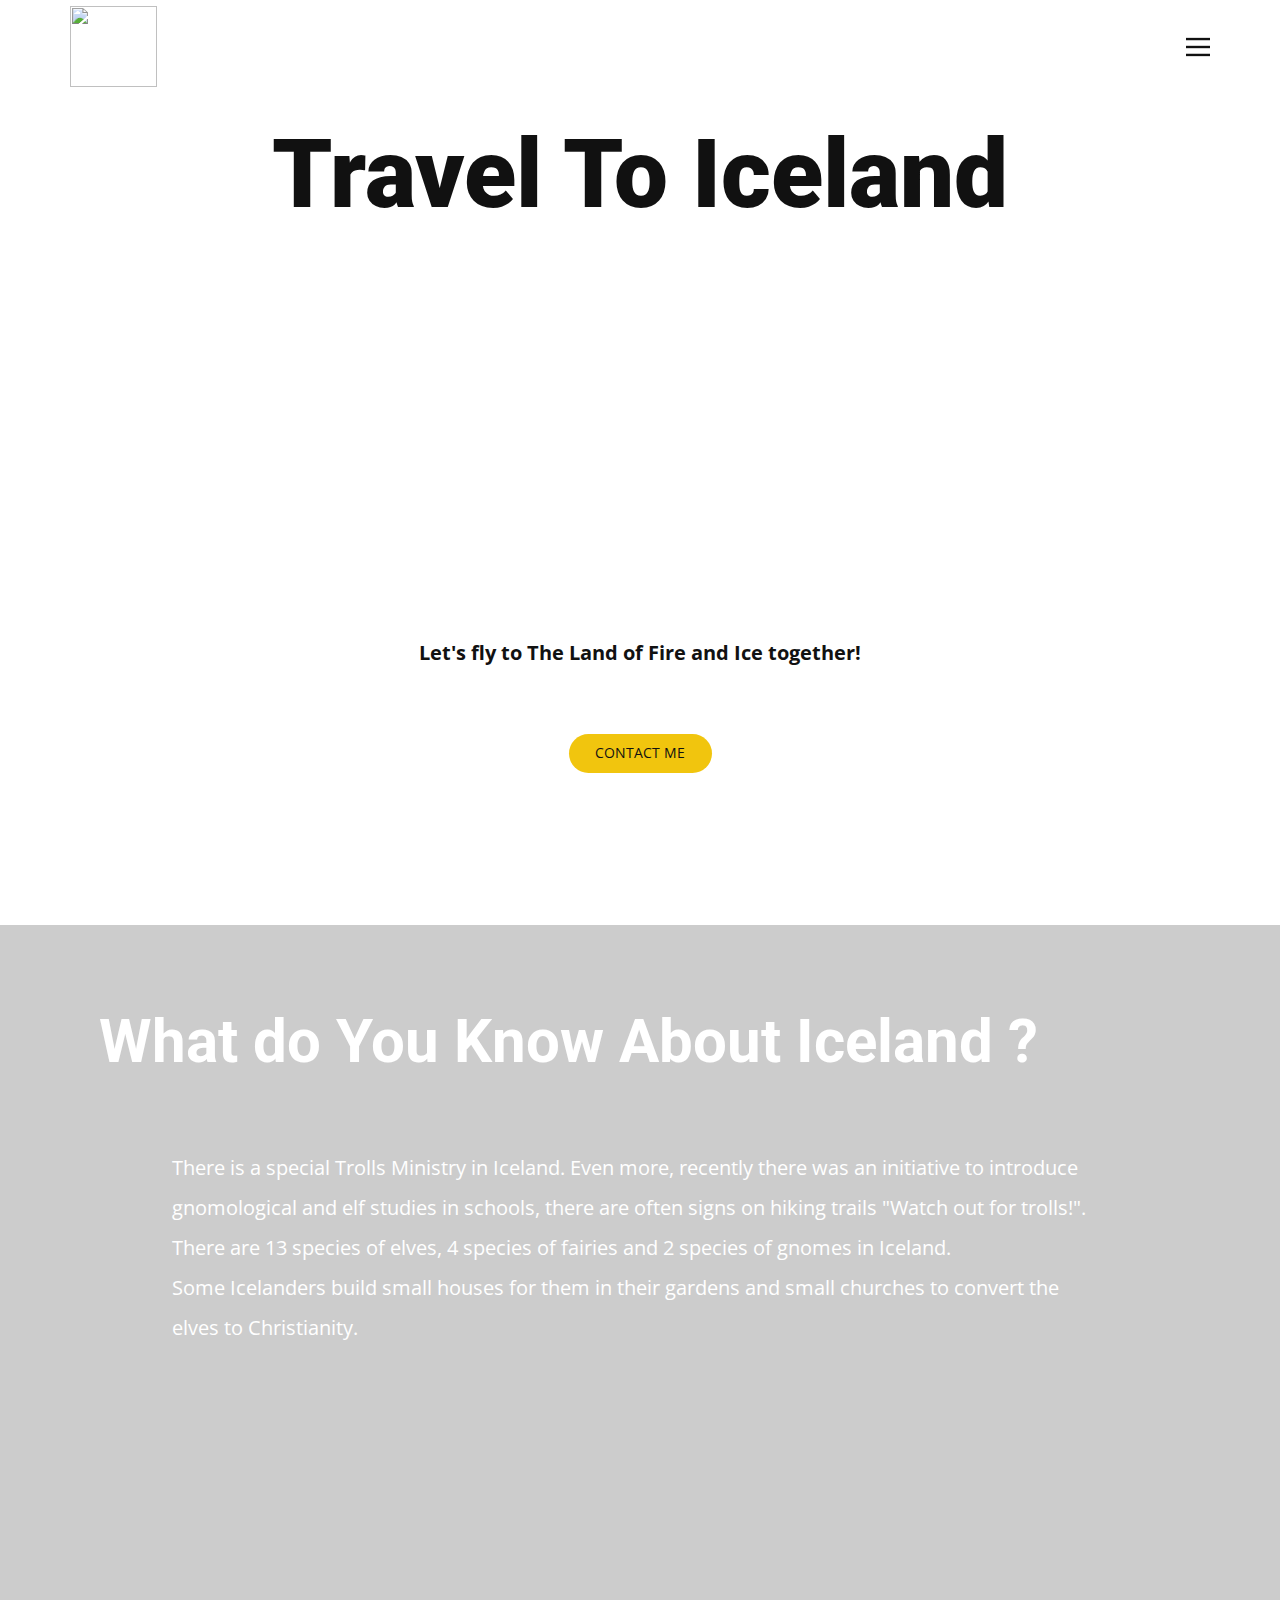
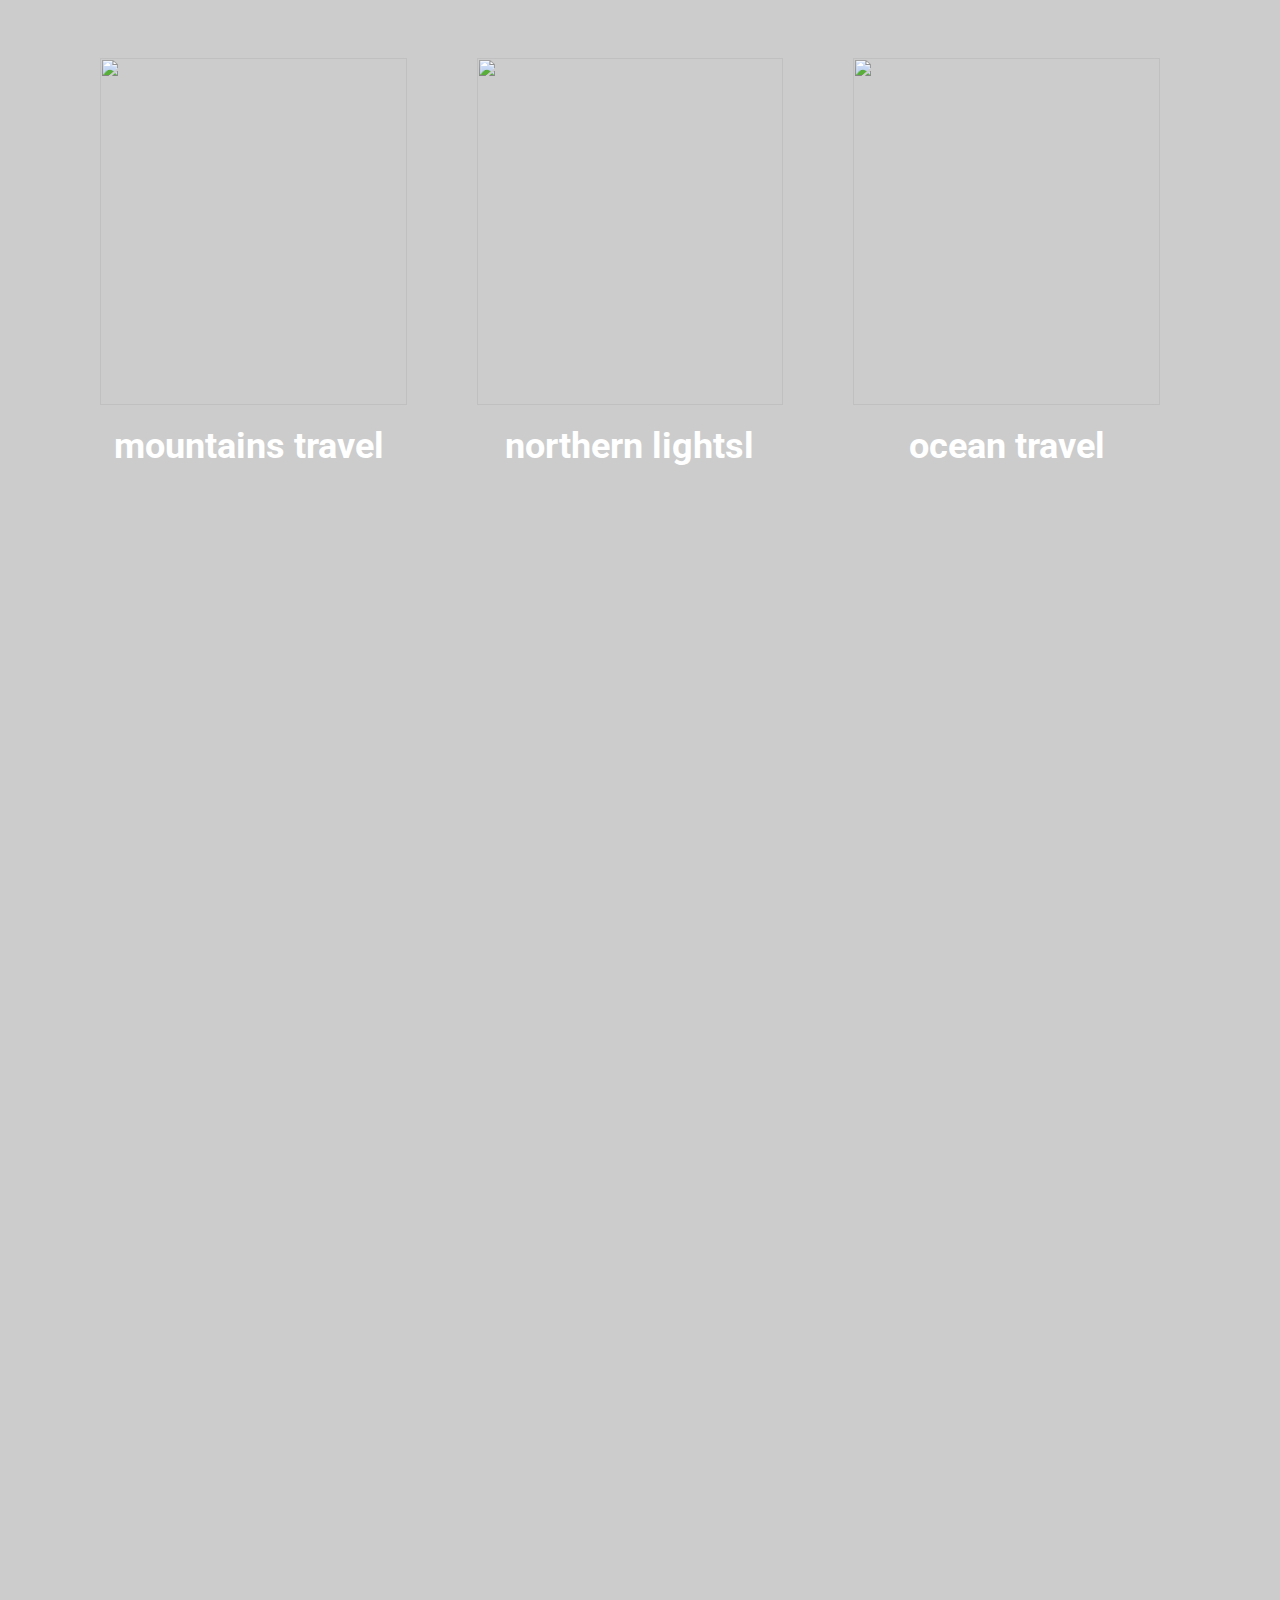
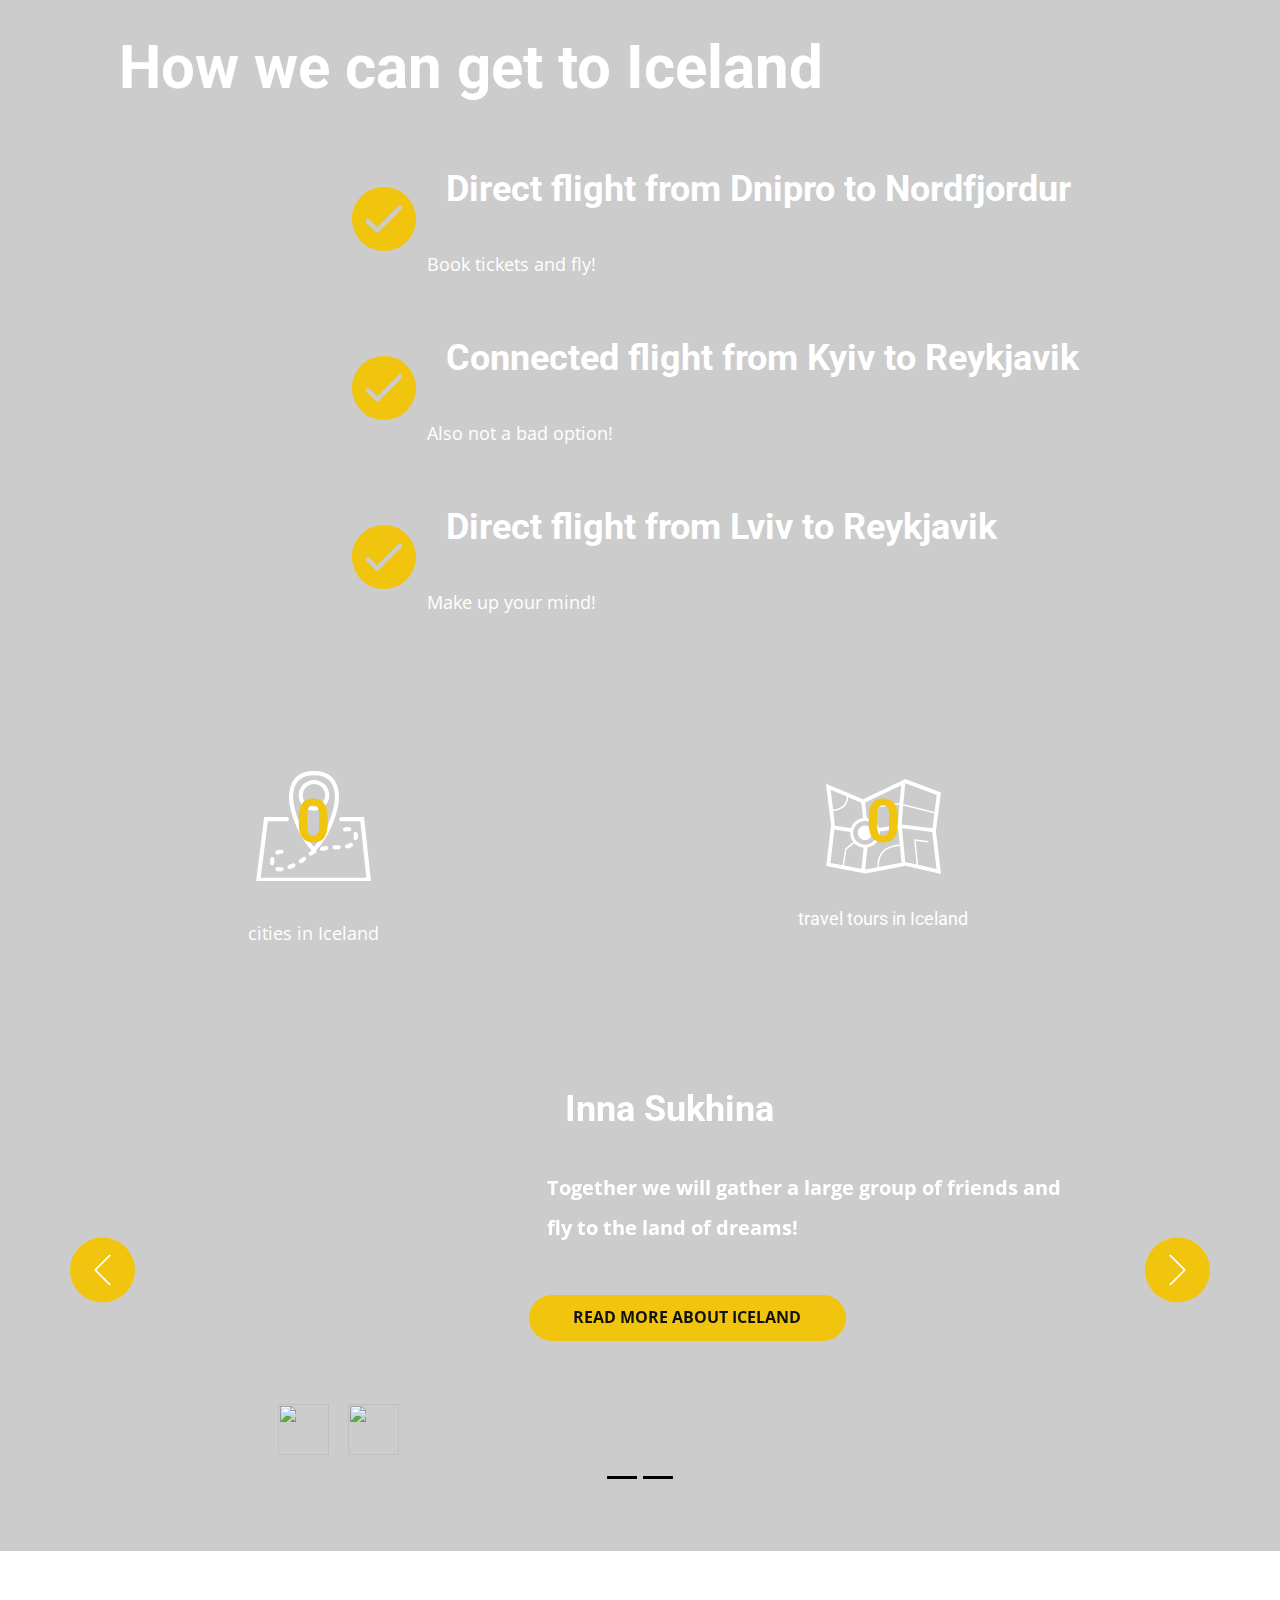
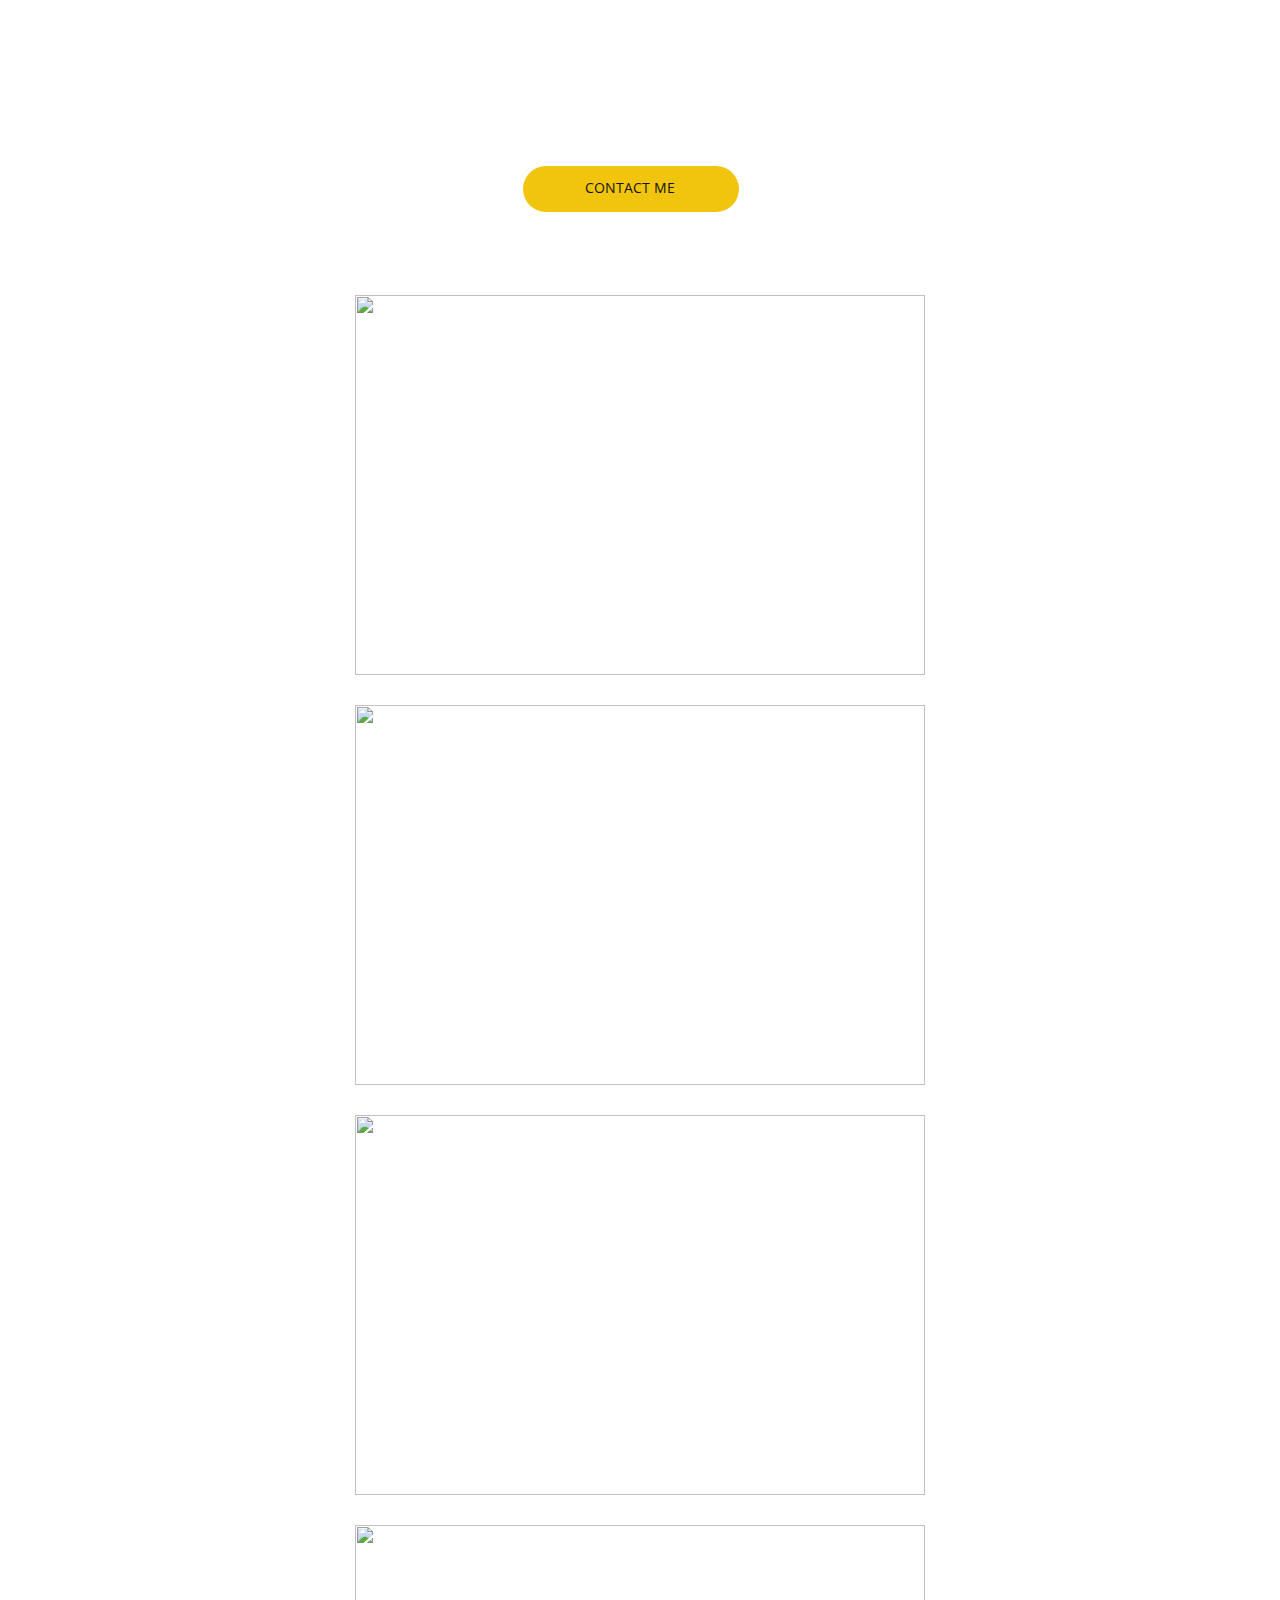
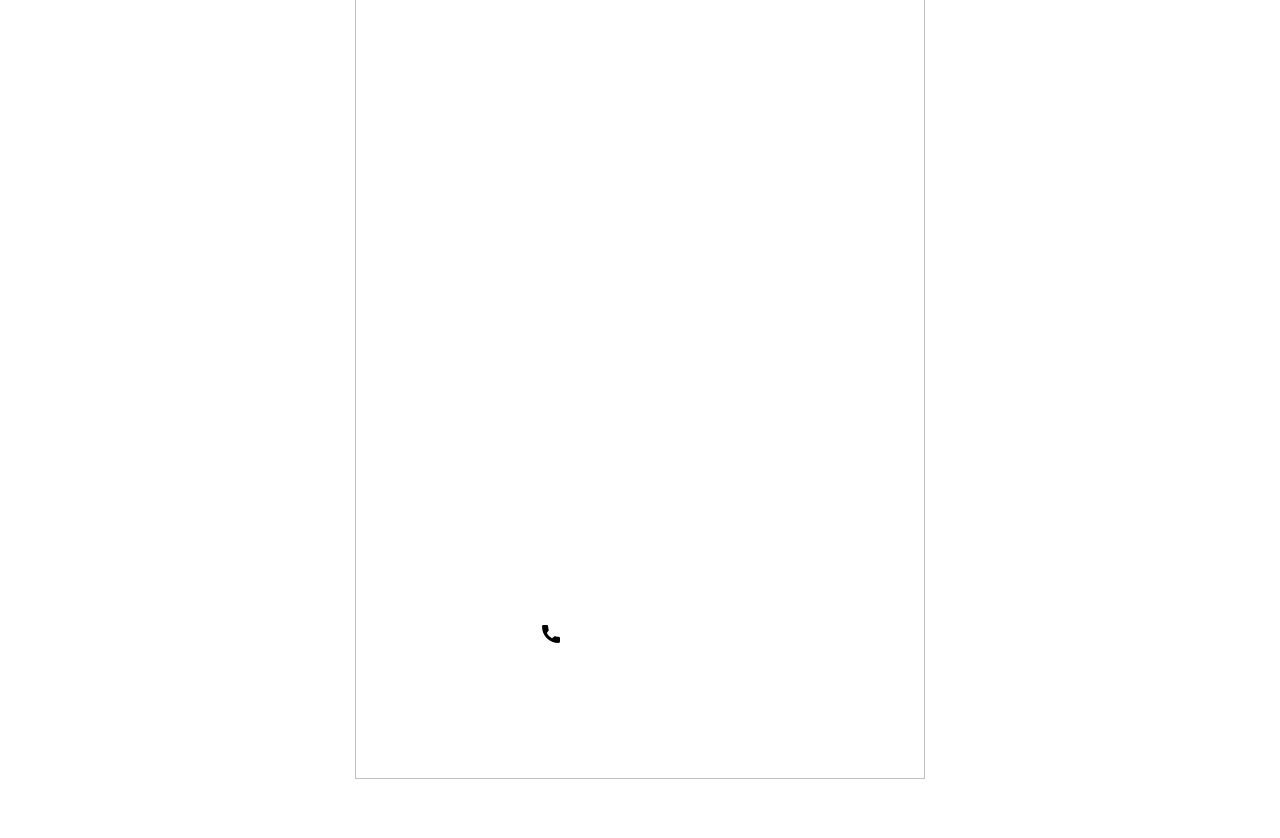
==== index.html @ 6d759d37 "Add files via upload" ====
<!DOCTYPE html>
<html style="font-size: 16px;">
  <head>
    <meta name="viewport" content="width=device-width, initial-scale=1.0">
    <meta charset="utf-8">
    <meta name="keywords" content="Travel, we provide best guidance, What do You Know About Us, Contact Us">
    <meta name="description" content="">
    <meta name="page_type" content="np-template-header-footer-from-plugin">
    <title>Home</title>
    <link rel="stylesheet" href="nicepage.css" media="screen">
<link rel="stylesheet" href="Home.css" media="screen">
    <script class="u-script" type="text/javascript" src="jquery.js" defer=""></script>
    <script class="u-script" type="text/javascript" src="nicepage.js" defer=""></script>
    <link rel="icon" href="images/favicon.png">
    <link id="u-theme-google-font" rel="stylesheet" href="https://fonts.googleapis.com/css?family=Roboto:100,100i,300,300i,400,400i,500,500i,700,700i,900,900i|Open+Sans:300,300i,400,400i,600,600i,700,700i,800,800i">
    <link id="u-page-google-font" rel="stylesheet" href="https://fonts.googleapis.com/css?family=Roboto:100,100i,300,300i,400,400i,500,500i,700,700i,900,900i">
    
    
    
    
    
    
    
    
    
    <script type="application/ld+json">{
		"@context": "http://schema.org",
		"@type": "Organization",
		"name": "IcelandWithInna",
		"logo": "images/kisspng-logo-iceland-brand-organization-number-5b6778b9580b51.7760811615335077693606.png"
}</script>
    <meta name="theme-color" content="#478ac9">
    <meta property="og:title" content="Home">
    <meta property="og:description" content="">
    <meta property="og:type" content="website">
  </head>
  <body data-home-page="Home.html" data-home-page-title="Home" class="u-body u-overlap u-overlap-contrast"><header class="u-align-center u-clearfix u-header u-image u-header" id="sec-451e" data-animation-name="" data-animation-duration="0" data-animation-delay="0" data-animation-direction="" data-image-width="1920" data-image-height="191"><div class="u-clearfix u-sheet u-valign-middle u-sheet-1">
        <a href="Home.html" data-page-id="22814378" class="u-image u-logo u-image-1" data-image-width="1210" data-image-height="1136" title="Home">
          <img src="images/kisspng-logo-iceland-brand-organization-number-5b6778b9580b51.7760811615335077693606.png" class="u-logo-image u-logo-image-1" data-image-width="64">
        </a>
        <nav class="u-align-left u-menu u-menu-dropdown u-nav-spacing-25 u-offcanvas u-offcanvas-shift u-menu-1" data-responsive-from="XL">
          <div class="menu-collapse">
            <a class="u-button-style u-nav-link u-text-body-color" href="#" style="font-size: calc(1em + 8px);">
              <svg class="u-svg-link" preserveAspectRatio="xMidYMin slice" viewBox="0 0 302 302" style=""><use xmlns:xlink="http://www.w3.org/1999/xlink" xlink:href="#svg-7b92"></use></svg>
              <svg xmlns="http://www.w3.org/2000/svg" xmlns:xlink="http://www.w3.org/1999/xlink" version="1.1" id="svg-7b92" x="0px" y="0px" viewBox="0 0 302 302" style="enable-background:new 0 0 302 302;" xml:space="preserve" class="u-svg-content"><g><rect y="36" width="302" height="30"></rect><rect y="236" width="302" height="30"></rect><rect y="136" width="302" height="30"></rect>
</g><g></g><g></g><g></g><g></g><g></g><g></g><g></g><g></g><g></g><g></g><g></g><g></g><g></g><g></g><g></g></svg>
            </a>
          </div>
          <div class="u-custom-menu u-nav-container">
            <ul class="u-nav u-unstyled u-nav-1"><li class="u-nav-item"><a class="u-button-style u-nav-link u-text-active-palette-1-base u-text-hover-palette-2-base" href="Home.html" style="padding: 10px 20px;">Home</a>
</li><li class="u-nav-item"><a class="u-button-style u-nav-link u-text-active-palette-1-base u-text-hover-palette-2-base" href="Iceland.html" style="padding: 10px 20px;">Iceland</a>
</li></ul>
          </div>
          <div class="u-custom-menu u-nav-container-collapse">
            <div class="u-align-center u-black u-container-style u-inner-container-layout u-opacity u-opacity-95 u-sidenav">
              <div class="u-inner-container-layout u-sidenav-overflow">
                <div class="u-menu-close"></div>
                <ul class="u-align-center u-nav u-popupmenu-items u-unstyled u-nav-2"><li class="u-nav-item"><a class="u-button-style u-nav-link" href="Home.html" style="padding: 10px 20px;">Home</a>
</li><li class="u-nav-item"><a class="u-button-style u-nav-link" href="Iceland.html" style="padding: 10px 20px;">Iceland</a>
</li></ul>
              </div>
            </div>
            <div class="u-black u-menu-overlay u-opacity u-opacity-70"></div>
          </div>
        </nav>
      </div></header>
    <section class="u-align-center u-clearfix u-image u-section-1" id="carousel_e1de" data-image-width="1600" data-image-height="900">
      <div class="u-clearfix u-sheet u-sheet-1">
        <h1 class="u-heading-font u-text u-title u-text-1">Travel To Iceland</h1>
        <h2 class="u-text u-text-body-alt-color u-text-2">with me</h2>
        <p class="u-text u-text-3"> Let's fly to ​The&nbsp;Land of Fire and Ice together!</p>
        <a href="https://t.me/Nimeria_The_Direwolf" class="u-btn u-btn-round u-button-style u-hover-feature u-hover-palette-4-base u-palette-3-base u-radius-50 u-btn-1" target="_blank">Contact me<br>
        </a>
      </div>
      
    </section>
    <section class="u-clearfix u-image u-shading u-section-2" id="sec-22a7" data-image-width="1600" data-image-height="900">
      <div class="u-clearfix u-sheet u-sheet-1">
        <h2 class="u-text u-text-1">What do You Know About Iceland ?</h2>
        <p class="u-text u-text-2">There is a special Trolls Ministry in Iceland. Even more, recently there was an initiative to introduce gnomological and elf studies in schools, there are often signs on hiking trails "Watch out for trolls!".<br>There are 13 species of elves, 4 species of fairies and 2 species of gnomes in Iceland.<br>Some Icelanders build small houses for them in their gardens and small churches to convert the elves to Christianity.<br>
          <br>
          <br>
          <br>
          <br>
        </p>
      </div>
    </section>
    <section class="u-clearfix u-image u-shading u-section-3" id="carousel_339c" data-image-width="1280" data-image-height="822">
      <div class="u-clearfix u-sheet u-sheet-1">
        <div class="u-list u-list-1">
          <div class="u-repeater u-repeater-1">
            <div class="u-container-style u-list-item u-repeater-item">
              <div class="u-container-layout u-similar-container u-container-layout-1">
                <img src="images/vodopad_kholmy_islandiya_112706_1920x1080.jpeg" alt="" class="u-expanded-width u-image u-image-default u-image-1" data-image-width="1600" data-image-height="900">
                <h5 class="u-text u-text-default u-text-1">mountains travel&nbsp;</h5>
              </div>
            </div>
            <div class="u-container-style u-list-item u-repeater-item">
              <div class="u-container-layout u-similar-container u-container-layout-2">
                <img src="images/severnoe_siianie_avrora_ozero_128780_1920x1080.jpeg" alt="" class="u-expanded-width u-image u-image-default u-image-2" data-image-width="1920" data-image-height="1080">
                <h5 class="u-text u-text-default u-text-2">northern lightsl</h5>
              </div>
            </div>
            <div class="u-container-style u-list-item u-repeater-item">
              <div class="u-container-layout u-similar-container u-container-layout-3">
                <img src="images/korabl_zaliv_mlechnyj_put_128252_1920x1080.jpeg" alt="" class="u-expanded-width u-image u-image-default u-image-3" data-image-width="1920" data-image-height="1080">
                <h5 class="u-text u-text-default u-text-3">ocean travel</h5>
              </div>
            </div>
          </div>
        </div>
        <div class="u-video u-video-contain u-video-1">
          <div class="embed-responsive embed-responsive-1">
            <iframe style="position: absolute;top: 0;left: 0;width: 100%;height: 100%;" class="embed-responsive-item" src="https://www.youtube.com/embed/wb84vvYSPEU?playlist=wb84vvYSPEU&amp;loop=1&amp;mute=1&amp;showinfo=0&amp;controls=0&amp;start=0&amp;autoplay=1" data-autoplay="1" frameborder="0" allowfullscreen=""></iframe>
          </div>
        </div>
      </div>
    </section>
    <section class="u-align-center u-clearfix u-image u-shading u-section-4" id="carousel_e13f" data-image-width="1600" data-image-height="900">
      <div class="u-clearfix u-sheet u-sheet-1">
        <h3 class="u-align-left u-text u-text-1">How we can get to Iceland</h3>
        <div class="u-list u-list-1">
          <div class="u-repeater u-repeater-1">
            <div class="u-container-style u-list-item u-repeater-item u-shape-rectangle">
              <div class="u-container-layout u-similar-container u-container-layout-1">
                <h6 class="u-text u-text-2">Direct flight from Dnipro to Nordfjordur</h6><span class="u-icon u-icon-circle u-text-palette-3-base u-icon-1"><svg class="u-svg-link" preserveAspectRatio="xMidYMin slice" viewBox="0 0 477.867 477.867" style=""><use xmlns:xlink="http://www.w3.org/1999/xlink" xlink:href="#svg-006c"></use></svg><svg xmlns="http://www.w3.org/2000/svg" xmlns:xlink="http://www.w3.org/1999/xlink" version="1.1" xml:space="preserve" class="u-svg-content" viewBox="0 0 477.867 477.867" x="0px" y="0px" id="svg-006c" style="enable-background:new 0 0 477.867 477.867;"><g><g><path d="M238.933,0C106.974,0,0,106.974,0,238.933s106.974,238.933,238.933,238.933s238.933-106.974,238.933-238.933    C477.726,107.033,370.834,0.141,238.933,0z M370.466,165.666L199.799,336.333c-6.665,6.663-17.468,6.663-24.132,0l-68.267-68.267    c-6.78-6.548-6.968-17.352-0.42-24.132c6.548-6.78,17.352-6.968,24.132-0.42c0.142,0.138,0.282,0.277,0.42,0.42l56.201,56.201    l158.601-158.601c6.78-6.548,17.584-6.36,24.132,0.419C376.854,148.567,376.854,159.052,370.466,165.666z"></path>
</g>
</g></svg></span>
                <p class="u-text u-text-default u-text-3">Book tickets and fly!</p>
              </div>
            </div>
            <div class="u-container-style u-list-item u-repeater-item u-shape-rectangle">
              <div class="u-container-layout u-similar-container u-container-layout-2">
                <h6 class="u-text u-text-4">Connected flight from Kyiv to&nbsp;Reykjavik</h6><span class="u-icon u-icon-circle u-text-palette-3-base u-icon-2"><svg class="u-svg-link" preserveAspectRatio="xMidYMin slice" viewBox="0 0 477.867 477.867" style=""><use xmlns:xlink="http://www.w3.org/1999/xlink" xlink:href="#svg-006c"></use></svg><svg xmlns="http://www.w3.org/2000/svg" xmlns:xlink="http://www.w3.org/1999/xlink" version="1.1" xml:space="preserve" class="u-svg-content" viewBox="0 0 477.867 477.867" x="0px" y="0px" id="svg-006c" style="enable-background:new 0 0 477.867 477.867;"><g><g><path d="M238.933,0C106.974,0,0,106.974,0,238.933s106.974,238.933,238.933,238.933s238.933-106.974,238.933-238.933    C477.726,107.033,370.834,0.141,238.933,0z M370.466,165.666L199.799,336.333c-6.665,6.663-17.468,6.663-24.132,0l-68.267-68.267    c-6.78-6.548-6.968-17.352-0.42-24.132c6.548-6.78,17.352-6.968,24.132-0.42c0.142,0.138,0.282,0.277,0.42,0.42l56.201,56.201    l158.601-158.601c6.78-6.548,17.584-6.36,24.132,0.419C376.854,148.567,376.854,159.052,370.466,165.666z"></path>
</g>
</g></svg></span>
                <p class="u-text u-text-default u-text-5">Also not a bad option!</p>
              </div>
            </div>
            <div class="u-container-style u-list-item u-repeater-item u-shape-rectangle">
              <div class="u-container-layout u-similar-container u-container-layout-3">
                <h6 class="u-text u-text-6">Direct flight from Lviv to&nbsp;Reykjavik</h6><span class="u-icon u-icon-circle u-text-palette-3-base u-icon-3"><svg class="u-svg-link" preserveAspectRatio="xMidYMin slice" viewBox="0 0 477.867 477.867" style=""><use xmlns:xlink="http://www.w3.org/1999/xlink" xlink:href="#svg-006c"></use></svg><svg xmlns="http://www.w3.org/2000/svg" xmlns:xlink="http://www.w3.org/1999/xlink" version="1.1" xml:space="preserve" class="u-svg-content" viewBox="0 0 477.867 477.867" x="0px" y="0px" id="svg-006c" style="enable-background:new 0 0 477.867 477.867;"><g><g><path d="M238.933,0C106.974,0,0,106.974,0,238.933s106.974,238.933,238.933,238.933s238.933-106.974,238.933-238.933    C477.726,107.033,370.834,0.141,238.933,0z M370.466,165.666L199.799,336.333c-6.665,6.663-17.468,6.663-24.132,0l-68.267-68.267    c-6.78-6.548-6.968-17.352-0.42-24.132c6.548-6.78,17.352-6.968,24.132-0.42c0.142,0.138,0.282,0.277,0.42,0.42l56.201,56.201    l158.601-158.601c6.78-6.548,17.584-6.36,24.132,0.419C376.854,148.567,376.854,159.052,370.466,165.666z"></path>
</g>
</g></svg></span>
                <p class="u-text u-text-default u-text-7">Make up your mind!</p>
              </div>
            </div>
          </div>
        </div>
      </div>
    </section>
    <section class="u-clearfix u-image u-shading u-typography-custom-page-typography-71--Counter u-section-5" src="" id="carousel_dfc2" data-image-width="1920" data-image-height="1080">
      <div class="u-clearfix u-sheet u-valign-middle u-sheet-1">
        <div class="u-clearfix u-layout-wrap u-layout-wrap-1">
          <div class="u-layout">
            <div class="u-layout-row">
              <div class="u-container-style u-layout-cell u-left-cell u-similar-fill u-size-30 u-layout-cell-1">
                <div class="u-container-layout u-padding-6 u-container-layout-1"><span class="u-icon u-icon-circle u-opacity u-opacity-50 u-text-white u-icon-1"><svg class="u-svg-link" preserveAspectRatio="xMidYMin slice" viewBox="0 0 55.017 55.017"><use xmlns:xlink="http://www.w3.org/1999/xlink" xlink:href="#svg-1061"></use></svg><svg xmlns="http://www.w3.org/2000/svg" xmlns:xlink="http://www.w3.org/1999/xlink" version="1.1" id="svg-1061" x="0px" y="0px" viewBox="0 0 55.017 55.017" style="enable-background:new 0 0 55.017 55.017;" xml:space="preserve" class="u-svg-content"><g><path d="M51.688,23.013H40.789c-0.553,0-1,0.447-1,1s0.447,1,1,1h9.102l2.899,27H2.268l3.403-27h9.118c0.553,0,1-0.447,1-1   s-0.447-1-1-1H3.907L0,54.013h55.017L51.688,23.013z"></path><path d="M26.654,38.968c-0.147,0.087-0.304,0.164-0.445,0.255c-0.22,0.142-0.435,0.291-0.646,0.445   c-0.445,0.327-0.541,0.953-0.215,1.398c0.196,0.267,0.5,0.408,0.808,0.408c0.205,0,0.412-0.063,0.591-0.193   c0.178-0.131,0.359-0.257,0.548-0.379c0.321-0.208,0.662-0.403,1.014-0.581c0.468-0.237,0.658-0.791,0.462-1.269   c0.008-0.008,0.018-0.014,0.025-0.022c1.809-1.916,7.905-9.096,10.429-21.058c0.512-2.426,0.627-4.754,0.342-6.919   c-0.86-6.575-4.945-10.051-11.813-10.051c-6.866,0-10.951,3.476-11.813,10.051c-0.284,2.166-0.169,4.494,0.343,6.919   C18.783,29.818,24.783,36.97,26.654,38.968z M17.924,11.314c0.733-5.592,3.949-8.311,9.831-8.311c5.883,0,9.098,2.719,9.83,8.311   c0.255,1.94,0.148,4.043-0.316,6.247C35,28.314,29.59,35.137,27.755,37.207c-1.837-2.072-7.246-8.898-9.514-19.646   C17.776,15.357,17.67,13.255,17.924,11.314z"></path><path d="M27.755,19.925c4.051,0,7.346-3.295,7.346-7.346s-3.295-7.346-7.346-7.346s-7.346,3.295-7.346,7.346   S23.704,19.925,27.755,19.925z M27.755,7.234c2.947,0,5.346,2.398,5.346,5.346s-2.398,5.346-5.346,5.346s-5.346-2.398-5.346-5.346   S24.808,7.234,27.755,7.234z"></path><path d="M31.428,37.17c-0.54,0.114-0.884,0.646-0.769,1.187c0.1,0.47,0.515,0.791,0.977,0.791c0.069,0,0.14-0.007,0.21-0.022   c0.586-0.124,1.221-0.229,1.886-0.313c0.548-0.067,0.938-0.567,0.869-1.115c-0.068-0.549-0.563-0.945-1.115-0.869   C32.763,36.918,32.07,37.033,31.428,37.17z"></path><path d="M36.599,37.576c0.022,0.537,0.466,0.957,0.998,0.957c0.015,0,0.029,0,0.044-0.001l2.001-0.083   c0.551-0.025,0.979-0.493,0.953-1.044c-0.025-0.553-0.539-0.984-1.044-0.954l-1.996,0.083   C37.003,36.557,36.575,37.023,36.599,37.576z"></path><path d="M22.433,42.177c-0.514,0.388-1.045,0.761-1.58,1.107c-0.463,0.301-0.595,0.92-0.294,1.384   c0.191,0.295,0.513,0.455,0.84,0.455c0.187,0,0.375-0.052,0.544-0.161c0.573-0.372,1.144-0.772,1.695-1.188   c0.44-0.333,0.528-0.96,0.196-1.401C23.501,41.936,22.876,41.844,22.433,42.177z"></path><path d="M44.72,35.583c-0.338,0.237-0.777,0.409-1.346,0.526c-0.541,0.111-0.889,0.641-0.777,1.182   c0.098,0.473,0.514,0.798,0.979,0.798c0.067,0,0.135-0.007,0.203-0.021c0.842-0.174,1.526-0.452,2.096-0.853l0.134-0.098   c0.44-0.334,0.527-0.961,0.194-1.401c-0.334-0.44-0.96-0.526-1.401-0.194L44.72,35.583z"></path><path d="M8.86,43.402c0.145-0.533-0.171-1.082-0.704-1.226c-0.529-0.149-1.082,0.169-1.226,0.704   c-0.126,0.464-0.201,0.938-0.225,1.405C6.7,44.4,6.697,44.516,6.697,44.638c0.001,0.196,0.01,0.392,0.029,0.587   c0.053,0.515,0.487,0.898,0.994,0.898c0.033,0,0.067-0.002,0.103-0.005c0.549-0.057,0.949-0.547,0.894-1.097   c-0.014-0.131-0.019-0.264-0.02-0.39c0-0.083,0.003-0.166,0.007-0.248C8.72,44.059,8.772,43.728,8.86,43.402z"></path><path d="M44.698,27.81c-0.794-0.106-1.604-0.041-2.386,0.181c-0.532,0.149-0.841,0.702-0.69,1.233   c0.124,0.441,0.525,0.729,0.961,0.729c0.091,0,0.182-0.012,0.272-0.038c0.52-0.146,1.055-0.192,1.575-0.122   c0.562,0.07,1.052-0.311,1.125-0.857C45.629,28.387,45.245,27.884,44.698,27.81z"></path><path d="M46.688,32.764c-0.163,0.527,0.133,1.088,0.66,1.25c0.099,0.031,0.197,0.045,0.295,0.045c0.428,0,0.823-0.275,0.955-0.705   c0.099-0.318,0.16-0.641,0.183-0.963c0.005-0.083,0.008-0.167,0.008-0.25c0-0.468-0.086-0.937-0.255-1.392   c-0.192-0.519-0.771-0.781-1.285-0.59c-0.519,0.192-0.782,0.768-0.59,1.285c0.086,0.232,0.13,0.467,0.13,0.696l-0.003,0.117   C46.774,32.423,46.742,32.589,46.688,32.764z"></path><path d="M17.481,45.164c-0.586,0.275-1.183,0.53-1.774,0.759c-0.515,0.198-0.771,0.777-0.572,1.293   c0.153,0.396,0.531,0.64,0.933,0.64c0.12,0,0.242-0.021,0.36-0.067c0.635-0.245,1.275-0.519,1.903-0.813   c0.5-0.234,0.715-0.83,0.48-1.33C18.578,45.145,17.984,44.928,17.481,45.164z"></path><path d="M10.201,41.001c0.161,0,0.325-0.039,0.478-0.122c0.288-0.157,0.595-0.255,0.911-0.289c0.135-0.016,0.273-0.016,0.406,0.002   c0.563,0.073,1.05-0.313,1.122-0.86c0.072-0.548-0.313-1.05-0.86-1.122c-0.298-0.039-0.601-0.041-0.891-0.008   c-0.574,0.063-1.128,0.239-1.646,0.521c-0.485,0.265-0.664,0.871-0.399,1.356C9.504,40.813,9.847,41.001,10.201,41.001z"></path><path d="M9.993,48.842c0.216,0.056,0.436,0.098,0.654,0.124c0.256,0.031,0.512,0.047,0.769,0.047c0.313,0,0.627-0.022,0.94-0.062   c0.548-0.069,0.937-0.569,0.867-1.117s-0.567-0.934-1.117-0.867c-0.404,0.052-0.812,0.064-1.216,0.015   c-0.132-0.017-0.264-0.042-0.394-0.075c-0.535-0.143-1.08,0.181-1.22,0.716C9.139,48.158,9.459,48.704,9.993,48.842z"></path>
</g><g></g><g></g><g></g><g></g><g></g><g></g><g></g><g></g><g></g><g></g><g></g><g></g><g></g><g></g><g></g></svg></span>
                  <h4 class="u-align-center u-text u-text-palette-3-base u-text-1" data-animation-name="counter" data-animation-event="scroll" data-animation-duration="3000">30</h4>
                  <h4 class="u-align-center u-custom-font u-text u-text-font u-text-2">cities in Iceland</h4>
                </div>
              </div>
              <div class="u-align-center-md u-container-style u-layout-cell u-similar-fill u-size-30 u-layout-cell-2">
                <div class="u-container-layout u-padding-6 u-container-layout-2"><span class="u-icon u-icon-circle u-opacity u-opacity-50 u-text-white u-icon-2"><svg class="u-svg-link" preserveAspectRatio="xMidYMin slice" viewBox="0 0 600.759 600.759"><use xmlns:xlink="http://www.w3.org/1999/xlink" xlink:href="#svg-a79c"></use></svg><svg xmlns="http://www.w3.org/2000/svg" xmlns:xlink="http://www.w3.org/1999/xlink" version="1.1" id="svg-a79c" x="0px" y="0px" viewBox="0 0 600.759 600.759" style="enable-background:new 0 0 600.759 600.759;" xml:space="preserve" class="u-svg-content"><g><g><path d="M203.993,295.287c21.001,0,38.024,17.023,38.024,38.018s-17.023,38.024-38.024,38.024    c-20.998,0-38.021-17.029-38.021-38.024S182.995,295.287,203.993,295.287z"></path><path d="M574.267,325.822l25.782-203.262L415.113,52.378L193.279,158.337L0,76.71l26.099,216.848L1.085,507.093l205.36,38.521    l209.46-39.892l184.854,42.658L574.267,325.822z M414.428,73.909l163.811,61.731l-11.277,88.88l-163.273-41.301L414.428,73.909z     M392.759,85.192l-8.642,93.06l-0.142-0.033L270.929,192.8l-0.677,2.494c-0.142,0.538-13.258,48.995-27.08,71.033    c-8.946-5.261-19.006-8.784-29.755-10.09l-9.164-81.028L392.759,85.192z M375.476,292.766l-98.251,14.815    c-5.291-14.969-14.999-27.825-27.606-37.022c12.862-20.531,24.471-60.278,27.394-70.77l106.361-13.728L375.476,292.766z     M184.269,176.197l9.079,80.236c-29.864,4.113-54.358,25.2-63.336,53.217l-83.779-12.968l-8.045-77.706    c27.769-1.838,48.599-10.875,61.948-27c12.034-14.514,15.495-31.685,16.157-44.484L184.269,176.197z M24.187,108.596    l84.465,35.668c-0.242,11.777-2.905,28.865-14.443,42.791c-12.037,14.514-31.182,22.632-56.998,24.261L24.187,108.596z     M23.097,490.921l20.779-174.402l82.626,12.803c-0.062,1.324-0.195,2.636-0.195,3.989c0,18.164,6.307,34.856,16.807,48.108    l-42.912,34.459l-13.521,86.959L23.097,490.921z M184.975,521.279l-90.721-17.017l13.104-84.252l40.837-32.781    c12.528,12.95,29.48,21.593,48.421,23.377L184.975,521.279z M141.729,333.311c0-34.348,27.935-62.281,62.264-62.281    c34.347,0,62.282,27.934,62.282,62.281c0,34.33-27.935,62.265-62.282,62.265C169.663,395.582,141.729,367.641,141.729,333.311z     M206.419,525.298l-1.75-0.33l12.12-115.119c36.756-6.135,64.9-38.076,64.9-76.556c0-2.081-0.15-4.114-0.313-6.159l96.038-14.481    l8.016,81.911c-42.132,1.98-73.625,14.932-93.449,38.857c-23.114,27.923-24.205,62.737-23.008,79.949L206.419,525.298z     M276.666,511.917c-0.931-16.337,0.419-48.397,21.264-73.565c18.438-22.26,48.182-34.271,88.244-36.091l8.535,87.154    L276.666,511.917z M402.973,190.971l163.03,41.225l-9.776,77.017l-160.974-19.431L402.973,190.971z M534.056,375.745    l-74.175-8.819l13.584,131.58l-59.428-12.773l-16.852-176.034l1.732-0.272l155.612,19.754l23.022,193.354l-96.298-22.213    l-12.714-124.599l66.111,7.672L534.056,375.745z"></path>
</g>
</g><g></g><g></g><g></g><g></g><g></g><g></g><g></g><g></g><g></g><g></g><g></g><g></g><g></g><g></g><g></g></svg></span>
                  <h4 class="u-align-center u-text u-text-palette-3-base u-text-3" data-animation-name="counter" data-animation-event="scroll" data-animation-duration="3000">20</h4>
                  <h4 class="u-align-center u-text u-text-4">travel tours in Iceland</h4>
                </div>
              </div>
            </div>
          </div>
        </div>
      </div>
    </section>
    <section class="u-clearfix u-image u-shading u-section-6" id="carousel_fec6" data-image-width="1600" data-image-height="900">
      <div class="u-clearfix u-sheet u-valign-middle-sm u-valign-middle-xs u-sheet-1">
        <div id="carousel-1a4b" data-interval="5000" data-u-ride="carousel" class="u-carousel u-expanded-width u-slider u-slider-1">
          <ol class="u-absolute-hcenter u-carousel-indicators u-carousel-indicators-1">
            <li data-u-target="#carousel-1a4b" class="u-active u-black" data-u-slide-to="0"></li>
            <li data-u-target="#carousel-1a4b" class="u-black" data-u-slide-to="1"></li>
          </ol>
          <div class="u-carousel-inner" role="listbox">
            <div class="u-active u-align-center-sm u-align-center-xs u-carousel-item u-container-style u-slide">
              <div class="u-container-layout u-container-layout-1">
                <div alt="" class="u-image u-image-circle u-image-1" data-image-width="686" data-image-height="596"></div>
                <h3 class="u-text u-text-1"><b>Inna Sukhina</b>
                </h3>
                <p class="u-text u-text-2"> Together we will gather a large group of friends and fly to the land of dreams!</p>
                <a href="https://www.icelandtravel.is/iceland-2/" class="u-btn u-btn-round u-button-style u-palette-3-base u-radius-30 u-btn-1" target="_blank">read more about Iceland</a><span class="u-file-icon u-icon u-icon-1" data-href="https://www.facebook.com/innasukhina/" data-target="_blank"><img src="images/1409943.png" alt=""></span><span class="u-file-icon u-icon u-icon-2" data-href="https://www.instagram.com/_the_white_sand_and_warm_wind/" data-target="_blank"><img src="images/1409946.png" alt=""></span>
              </div>
            </div>
            <div class="u-align-center-sm u-align-center-xs u-carousel-item u-container-style u-slide">
              <div class="u-container-layout u-container-layout-2">
                <div alt="" class="u-image u-image-circle u-image-2" data-image-width="265" data-image-height="420"></div>
                <h3 class="u-text u-text-3"><b>Björk</b>
                  <br>
                </h3>
                <p class="u-text u-text-4">I agree with Inna. It will be an incredible adventure!</p>
                <a href="https://www.biography.com/musician/bjork" class="u-btn u-btn-round u-button-style u-palette-3-base u-radius-30 u-btn-2" target="_blank">More about&nbsp;Björk</a><span class="u-file-icon u-icon u-icon-3" data-href="https://www.instagram.com/bjork/?hl=en" data-target="_blank"><img src="images/1409946.png" alt=""></span><span class="u-file-icon u-icon u-icon-4" data-href="https://www.facebook.com/bjork/" data-target="_blank"><img src="images/1409943.png" alt=""></span>
              </div>
            </div>
          </div>
          <a class="u-absolute-vcenter u-carousel-control u-carousel-control-prev u-icon-circle u-palette-3-base u-spacing-17 u-text-body-alt-color u-carousel-control-1" href="#carousel-1a4b" role="button" data-u-slide="prev">
            <span aria-hidden="true">
              <svg viewBox="0 0 477.175 477.175"><path d="M145.188,238.575l215.5-215.5c5.3-5.3,5.3-13.8,0-19.1s-13.8-5.3-19.1,0l-225.1,225.1c-5.3,5.3-5.3,13.8,0,19.1l225.1,225
                    c2.6,2.6,6.1,4,9.5,4s6.9-1.3,9.5-4c5.3-5.3,5.3-13.8,0-19.1L145.188,238.575z"></path></svg>
            </span>
            <span class="sr-only">Previous</span>
          </a>
          <a class="u-absolute-vcenter u-carousel-control u-carousel-control-next u-icon-circle u-palette-3-base u-spacing-17 u-text-body-alt-color u-carousel-control-2" href="#carousel-1a4b" role="button" data-u-slide="next">
            <span aria-hidden="true">
              <svg viewBox="0 0 477.175 477.175"><path d="M360.731,229.075l-225.1-225.1c-5.3-5.3-13.8-5.3-19.1,0s-5.3,13.8,0,19.1l215.5,215.5l-215.5,215.5
                    c-5.3,5.3-5.3,13.8,0,19.1c2.6,2.6,6.1,4,9.5,4c3.4,0,6.9-1.3,9.5-4l225.1-225.1C365.931,242.875,365.931,234.275,360.731,229.075z"></path></svg>
            </span>
            <span class="sr-only">Next</span>
          </a>
        </div>
      </div>
    </section>
    <section class="u-align-center u-clearfix u-image u-section-7" id="carousel_bcc6" data-image-width="1920" data-image-height="1080">
      <div class="u-clearfix u-sheet u-sheet-1">
        <h2 class="u-align-center u-text u-text-body-alt-color u-text-default u-text-1">Contact Me</h2>
        <p class="u-text u-text-body-alt-color u-text-2"> All you need to do is write me and we will make the best trip of our lives!<br>
        </p>
        <a href="https://t.me/Nimeria_The_Direwolf" class="u-btn u-btn-round u-button-style u-hover-feature u-hover-palette-4-base u-palette-3-base u-radius-50 u-btn-1" target="_blank">Contact me<br>
        </a>
        <img class="u-image u-image-default u-image-1" src="images/foto1.jpeg" alt="" data-image-width="1600" data-image-height="900">
        <img class="u-image u-image-default u-image-2" src="images/vodopad.jpeg" alt="" data-image-width="1600" data-image-height="900">
        <img class="u-image u-image-default u-image-3" src="images/gory_pejzazh_vulkanicheskij_138595_1920x1080.jpeg" alt="" data-image-width="1600" data-image-height="900">
        <img class="u-image u-image-default u-image-4" src="images/gory_more_tuman_126960_1920x1080.jpeg" alt="" data-image-width="1920" data-image-height="1080">
        <a href="https://nicepage.com/k/radio-website-templates" class="u-active-none u-bottom-left-radius-0 u-bottom-right-radius-0 u-btn u-btn-rectangle u-button-style u-hover-none u-none u-radius-0 u-text-body-alt-color u-text-hover-palette-2-base u-top-left-radius-0 u-top-right-radius-0 u-btn-2"><span class="u-icon u-icon-1"><svg class="u-svg-content" viewBox="0 0 405.333 405.333" x="0px" y="0px" style="width: 1em; height: 1em;"><path d="M373.333,266.88c-25.003,0-49.493-3.904-72.704-11.563c-11.328-3.904-24.192-0.896-31.637,6.699l-46.016,34.752    c-52.8-28.181-86.592-61.952-114.389-114.368l33.813-44.928c8.512-8.512,11.563-20.971,7.915-32.64    C142.592,81.472,138.667,56.96,138.667,32c0-17.643-14.357-32-32-32H32C14.357,0,0,14.357,0,32    c0,205.845,167.488,373.333,373.333,373.333c17.643,0,32-14.357,32-32V298.88C405.333,281.237,390.976,266.88,373.333,266.88z"></path></svg><img></span>&nbsp;+3 (380) 719-30-43
        </a>
        <p class="u-small-text u-text u-text-variant u-text-white u-text-3">Fly with me to Iceland! Life will never be the same! </p>
      </div>
      
    </section>
    
    
    
    
  </body>
</html>
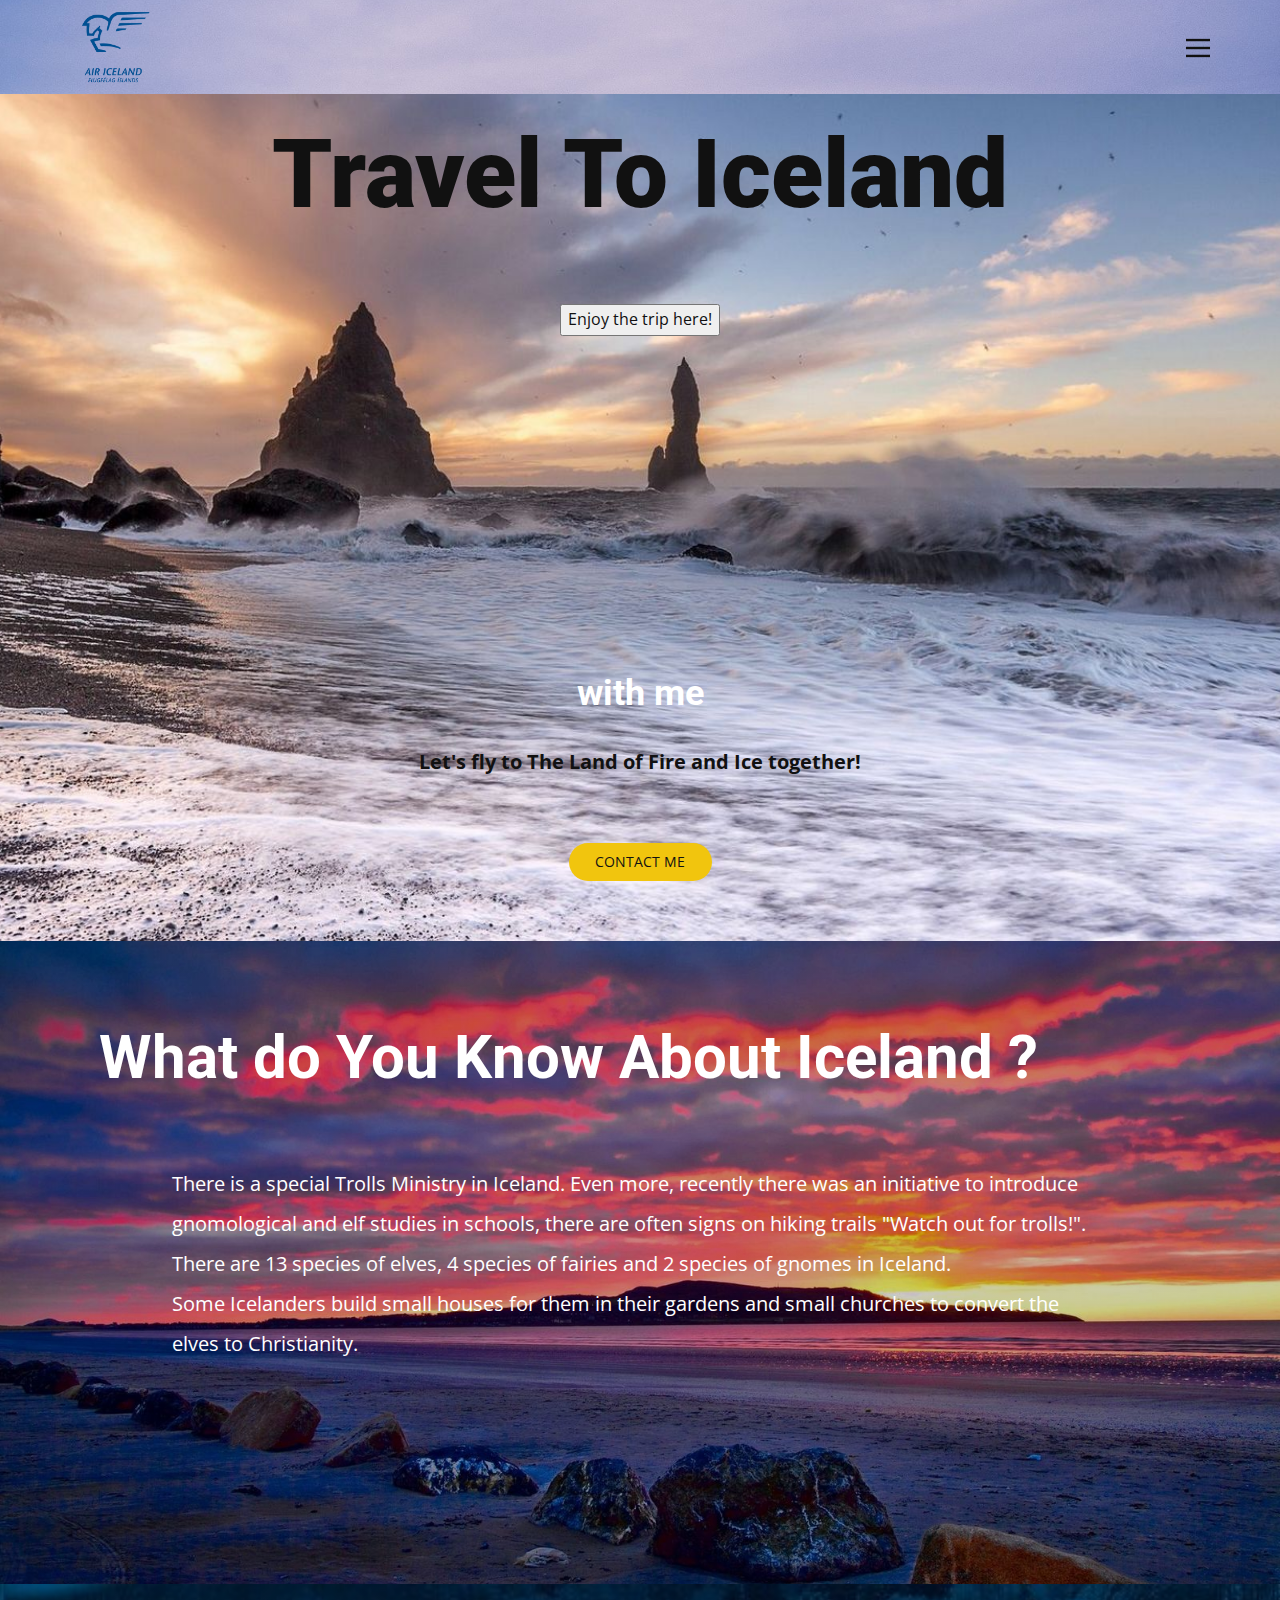
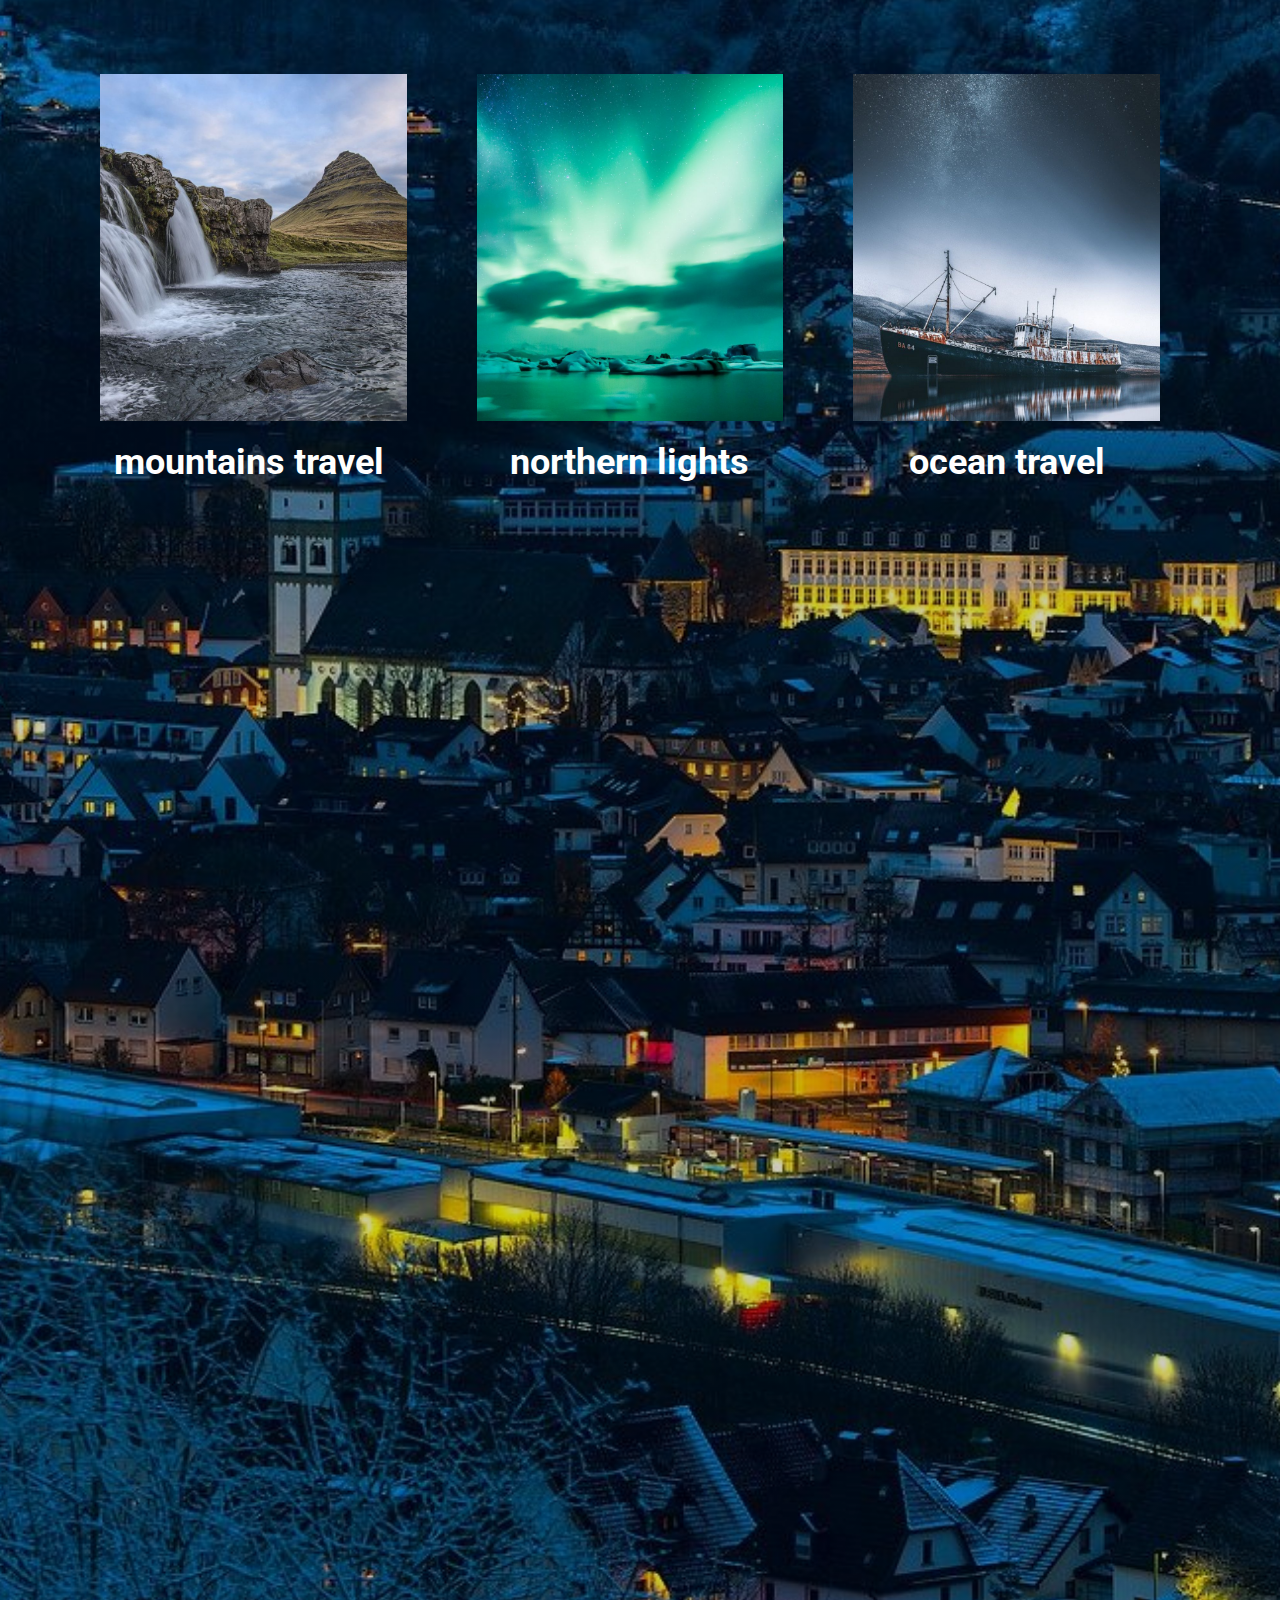
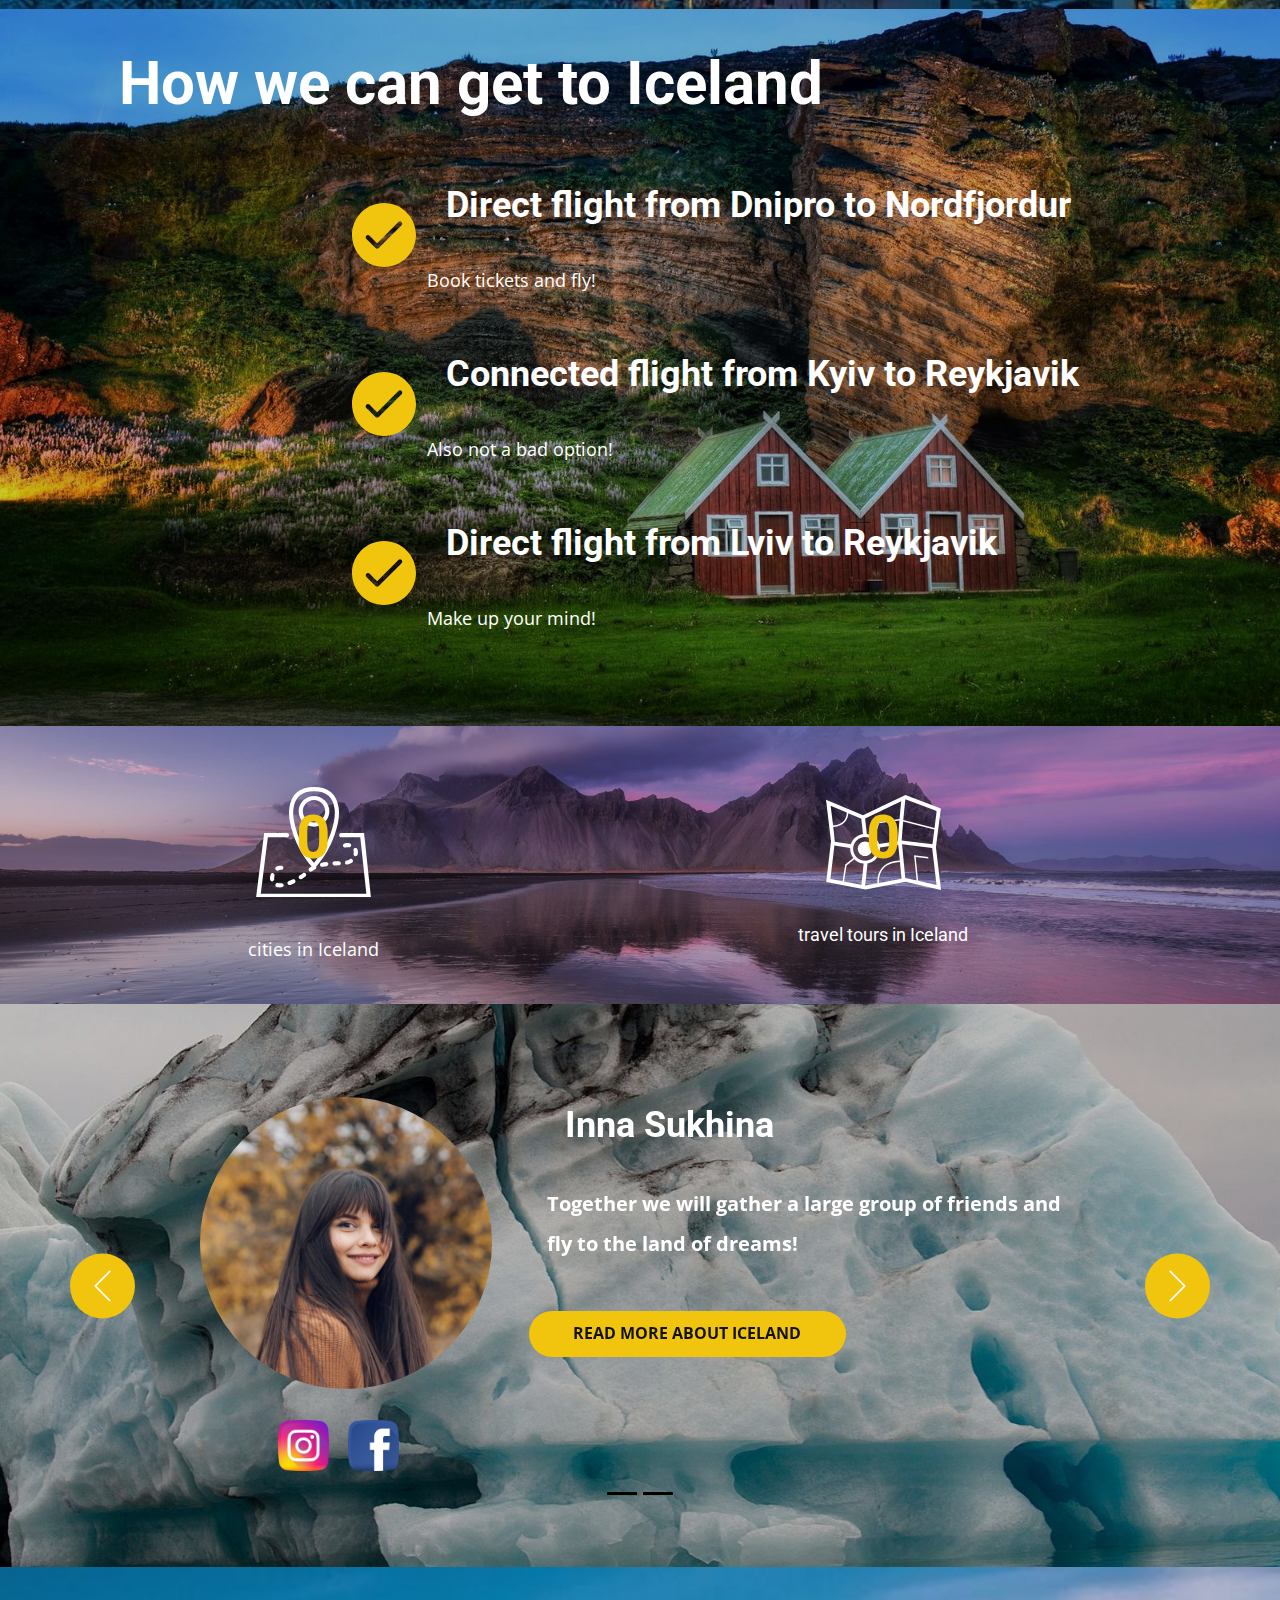
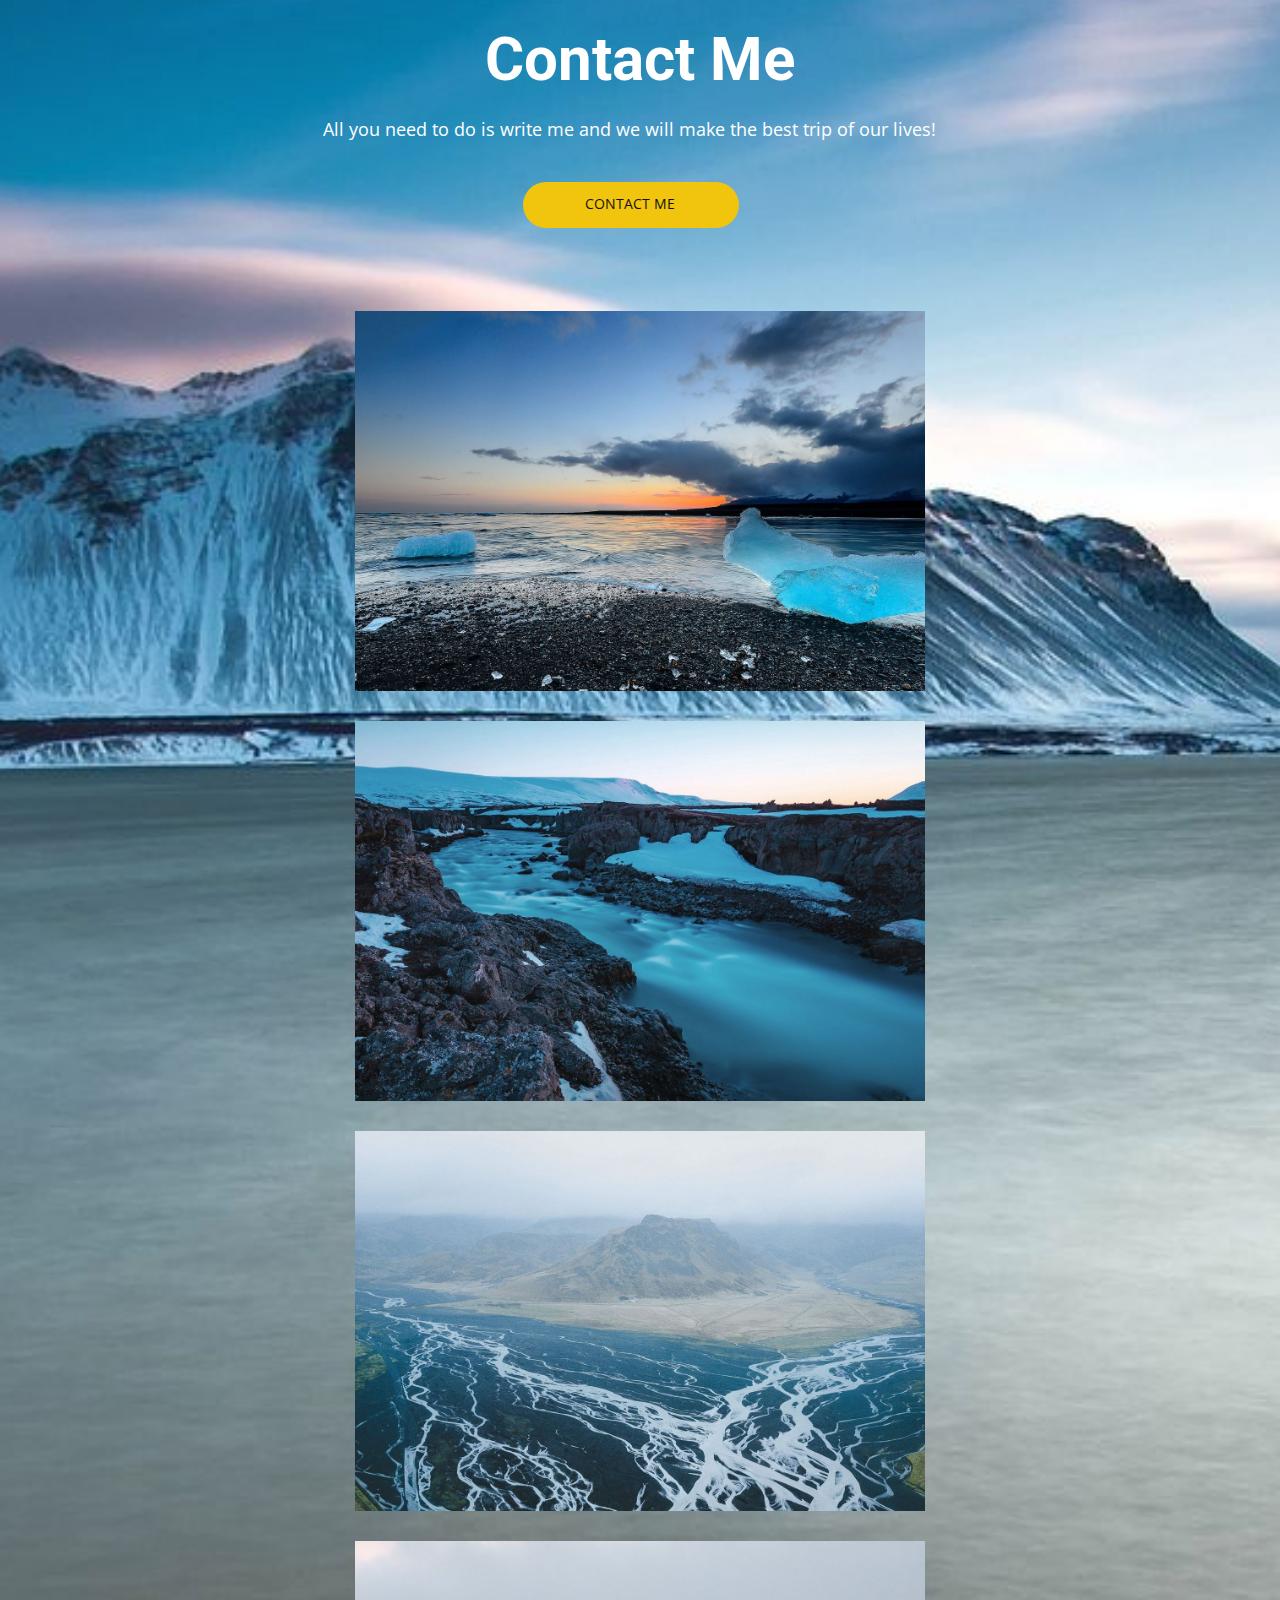
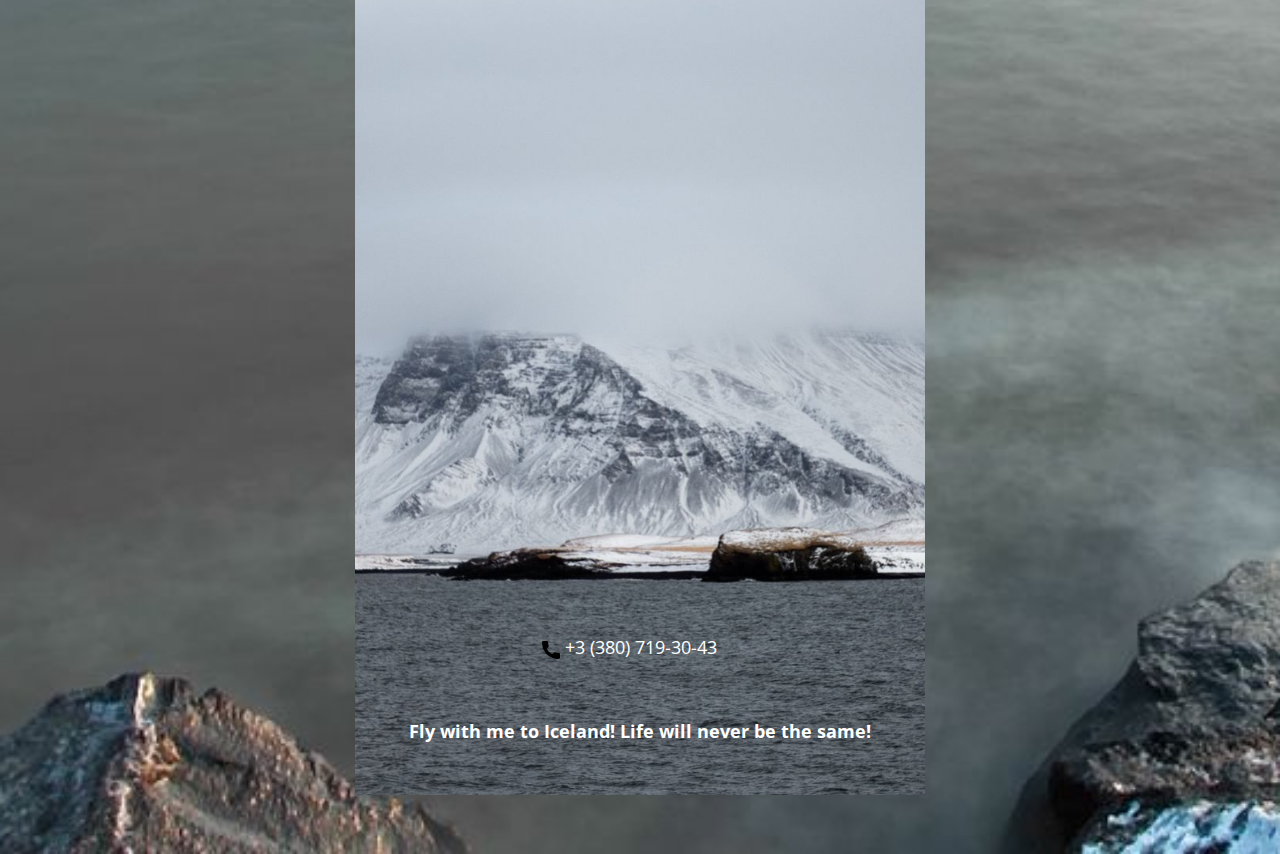
==== commit df5628b2: "Добавила что то" ====
--- a/index.html
+++ b/index.html
@@ -1,6 +1,7 @@
 <!DOCTYPE html>
 <html style="font-size: 16px;">
   <head>
+    <script  src="forjavascripts.js"></script>
     <meta name="viewport" content="width=device-width, initial-scale=1.0">
     <meta charset="utf-8">
     <meta name="keywords" content="Travel, we provide best guidance, What do You Know About Us, Contact Us">
@@ -15,14 +16,11 @@
     <link id="u-theme-google-font" rel="stylesheet" href="https://fonts.googleapis.com/css?family=Roboto:100,100i,300,300i,400,400i,500,500i,700,700i,900,900i|Open+Sans:300,300i,400,400i,600,600i,700,700i,800,800i">
     <link id="u-page-google-font" rel="stylesheet" href="https://fonts.googleapis.com/css?family=Roboto:100,100i,300,300i,400,400i,500,500i,700,700i,900,900i">
     
-    
-    
-    
-    
-    
-    
-    
-    
+    <title>Today's Date</title>
+            <script>
+            let d = new Date();
+            alert("Today's date is " + d);
+            </script>
     <script type="application/ld+json">{
 		"@context": "http://schema.org",
 		"@type": "Organization",
@@ -34,8 +32,8 @@
     <meta property="og:description" content="">
     <meta property="og:type" content="website">
   </head>
-  <body data-home-page="Home.html" data-home-page-title="Home" class="u-body u-overlap u-overlap-contrast"><header class="u-align-center u-clearfix u-header u-image u-header" id="sec-451e" data-animation-name="" data-animation-duration="0" data-animation-delay="0" data-animation-direction="" data-image-width="1920" data-image-height="191"><div class="u-clearfix u-sheet u-valign-middle u-sheet-1">
-        <a href="Home.html" data-page-id="22814378" class="u-image u-logo u-image-1" data-image-width="1210" data-image-height="1136" title="Home">
+  <body data-home-page="index.html" data-home-page-title="Home" class="u-body u-overlap u-overlap-contrast"><header class="u-align-center u-clearfix u-header u-image u-header" id="sec-451e" data-animation-name="" data-animation-duration="0" data-animation-delay="0" data-animation-direction="" data-image-width="1920" data-image-height="191"><div class="u-clearfix u-sheet u-valign-middle u-sheet-1">
+        <a href="index.html" data-page-id="22814378" class="u-image u-logo u-image-1" data-image-width="1210" data-image-height="1136" title="Home">
           <img src="images/kisspng-logo-iceland-brand-organization-number-5b6778b9580b51.7760811615335077693606.png" class="u-logo-image u-logo-image-1" data-image-width="64">
         </a>
         <nav class="u-align-left u-menu u-menu-dropdown u-nav-spacing-25 u-offcanvas u-offcanvas-shift u-menu-1" data-responsive-from="XL">
@@ -47,7 +45,7 @@
             </a>
           </div>
           <div class="u-custom-menu u-nav-container">
-            <ul class="u-nav u-unstyled u-nav-1"><li class="u-nav-item"><a class="u-button-style u-nav-link u-text-active-palette-1-base u-text-hover-palette-2-base" href="Home.html" style="padding: 10px 20px;">Home</a>
+            <ul class="u-nav u-unstyled u-nav-1"><li class="u-nav-item"><a class="u-button-style u-nav-link u-text-active-palette-1-base u-text-hover-palette-2-base" href="index.html" style="padding: 10px 20px;">Home</a>
 </li><li class="u-nav-item"><a class="u-button-style u-nav-link u-text-active-palette-1-base u-text-hover-palette-2-base" href="Iceland.html" style="padding: 10px 20px;">Iceland</a>
 </li></ul>
           </div>
@@ -55,7 +53,7 @@
             <div class="u-align-center u-black u-container-style u-inner-container-layout u-opacity u-opacity-95 u-sidenav">
               <div class="u-inner-container-layout u-sidenav-overflow">
                 <div class="u-menu-close"></div>
-                <ul class="u-align-center u-nav u-popupmenu-items u-unstyled u-nav-2"><li class="u-nav-item"><a class="u-button-style u-nav-link" href="Home.html" style="padding: 10px 20px;">Home</a>
+                <ul class="u-align-center u-nav u-popupmenu-items u-unstyled u-nav-2"><li class="u-nav-item"><a class="u-button-style u-nav-link" href="index.html" style="padding: 10px 20px;">Home</a>
 </li><li class="u-nav-item"><a class="u-button-style u-nav-link" href="Iceland.html" style="padding: 10px 20px;">Iceland</a>
 </li></ul>
               </div>
@@ -67,6 +65,11 @@
     <section class="u-align-center u-clearfix u-image u-section-1" id="carousel_e1de" data-image-width="1600" data-image-height="900">
       <div class="u-clearfix u-sheet u-sheet-1">
         <h1 class="u-heading-font u-text u-title u-text-1">Travel To Iceland</h1>
+        <br>
+        <br>
+        <br>
+        <button type="submit" id="submit" onclick="alerted();">Enjoy the trip here!</button>
+        <br>
         <h2 class="u-text u-text-body-alt-color u-text-2">with me</h2>
         <p class="u-text u-text-3"> Let's fly to ​The&nbsp;Land of Fire and Ice together!</p>
         <a href="https://t.me/Nimeria_The_Direwolf" class="u-btn u-btn-round u-button-style u-hover-feature u-hover-palette-4-base u-palette-3-base u-radius-50 u-btn-1" target="_blank">Contact me<br>
@@ -98,7 +101,7 @@
             <div class="u-container-style u-list-item u-repeater-item">
               <div class="u-container-layout u-similar-container u-container-layout-2">
                 <img src="images/severnoe_siianie_avrora_ozero_128780_1920x1080.jpeg" alt="" class="u-expanded-width u-image u-image-default u-image-2" data-image-width="1920" data-image-height="1080">
-                <h5 class="u-text u-text-default u-text-2">northern lightsl</h5>
+                <h5 class="u-text u-text-default u-text-2">northern lights</h5>
               </div>
             </div>
             <div class="u-container-style u-list-item u-repeater-item">
@@ -111,8 +114,8 @@
         </div>
         <div class="u-video u-video-contain u-video-1">
           <div class="embed-responsive embed-responsive-1">
-            <iframe style="position: absolute;top: 0;left: 0;width: 100%;height: 100%;" class="embed-responsive-item" src="https://www.youtube.com/embed/wb84vvYSPEU?playlist=wb84vvYSPEU&amp;loop=1&amp;mute=1&amp;showinfo=0&amp;controls=0&amp;start=0&amp;autoplay=1" data-autoplay="1" frameborder="0" allowfullscreen=""></iframe>
-          </div>
+            <iframe width="560" height="315" src="https://www.youtube.com/embed/wb84vvYSPEU" title="YouTube video player" frameborder="0" allow="accelerometer; autoplay; clipboard-write; encrypted-media; gyroscope; picture-in-picture" allowfullscreen></iframe>       
+             </div>
         </div>
       </div>
     </section>
@@ -230,15 +233,30 @@
         <img class="u-image u-image-default u-image-2" src="images/vodopad.jpeg" alt="" data-image-width="1600" data-image-height="900">
         <img class="u-image u-image-default u-image-3" src="images/gory_pejzazh_vulkanicheskij_138595_1920x1080.jpeg" alt="" data-image-width="1600" data-image-height="900">
         <img class="u-image u-image-default u-image-4" src="images/gory_more_tuman_126960_1920x1080.jpeg" alt="" data-image-width="1920" data-image-height="1080">
-        <a href="https://nicepage.com/k/radio-website-templates" class="u-active-none u-bottom-left-radius-0 u-bottom-right-radius-0 u-btn u-btn-rectangle u-button-style u-hover-none u-none u-radius-0 u-text-body-alt-color u-text-hover-palette-2-base u-top-left-radius-0 u-top-right-radius-0 u-btn-2"><span class="u-icon u-icon-1"><svg class="u-svg-content" viewBox="0 0 405.333 405.333" x="0px" y="0px" style="width: 1em; height: 1em;"><path d="M373.333,266.88c-25.003,0-49.493-3.904-72.704-11.563c-11.328-3.904-24.192-0.896-31.637,6.699l-46.016,34.752    c-52.8-28.181-86.592-61.952-114.389-114.368l33.813-44.928c8.512-8.512,11.563-20.971,7.915-32.64    C142.592,81.472,138.667,56.96,138.667,32c0-17.643-14.357-32-32-32H32C14.357,0,0,14.357,0,32    c0,205.845,167.488,373.333,373.333,373.333c17.643,0,32-14.357,32-32V298.88C405.333,281.237,390.976,266.88,373.333,266.88z"></path></svg><img></span>&nbsp;+3 (380) 719-30-43
+        <a href="https://t.me/Nimeria_The_Direwolf" class="u-active-none u-bottom-left-radius-0 u-bottom-right-radius-0 u-btn u-btn-rectangle u-button-style u-hover-none u-none u-radius-0 u-text-body-alt-color u-text-hover-palette-2-base u-top-left-radius-0 u-top-right-radius-0 u-btn-2"><span class="u-icon u-icon-1"><svg class="u-svg-content" viewBox="0 0 405.333 405.333" x="0px" y="0px" style="width: 1em; height: 1em;"><path d="M373.333,266.88c-25.003,0-49.493-3.904-72.704-11.563c-11.328-3.904-24.192-0.896-31.637,6.699l-46.016,34.752    c-52.8-28.181-86.592-61.952-114.389-114.368l33.813-44.928c8.512-8.512,11.563-20.971,7.915-32.64    C142.592,81.472,138.667,56.96,138.667,32c0-17.643-14.357-32-32-32H32C14.357,0,0,14.357,0,32    c0,205.845,167.488,373.333,373.333,373.333c17.643,0,32-14.357,32-32V298.88C405.333,281.237,390.976,266.88,373.333,266.88z"></path></svg><img></span>&nbsp;+3 (380) 719-30-43
         </a>
         <p class="u-small-text u-text u-text-variant u-text-white u-text-3">Fly with me to Iceland! Life will never be the same! </p>
       </div>
       
     </section>
-    
-    
-    
-    
+  </script>
+
+    <script language="JavaScript">
+  
+      var position = 0;
+      function scroller() {
+        if (position != 1000)
+           {position++;
+            scroll(0,position);
+            clearTimeout(timer);
+            var timer = setTimeout("scroller()",7); timer;
+           }
+        else
+           {location.replace("#"); }
+      } 
+      </script>
+      <body onload="scroller()">
+  
+        
   </body>
 </html>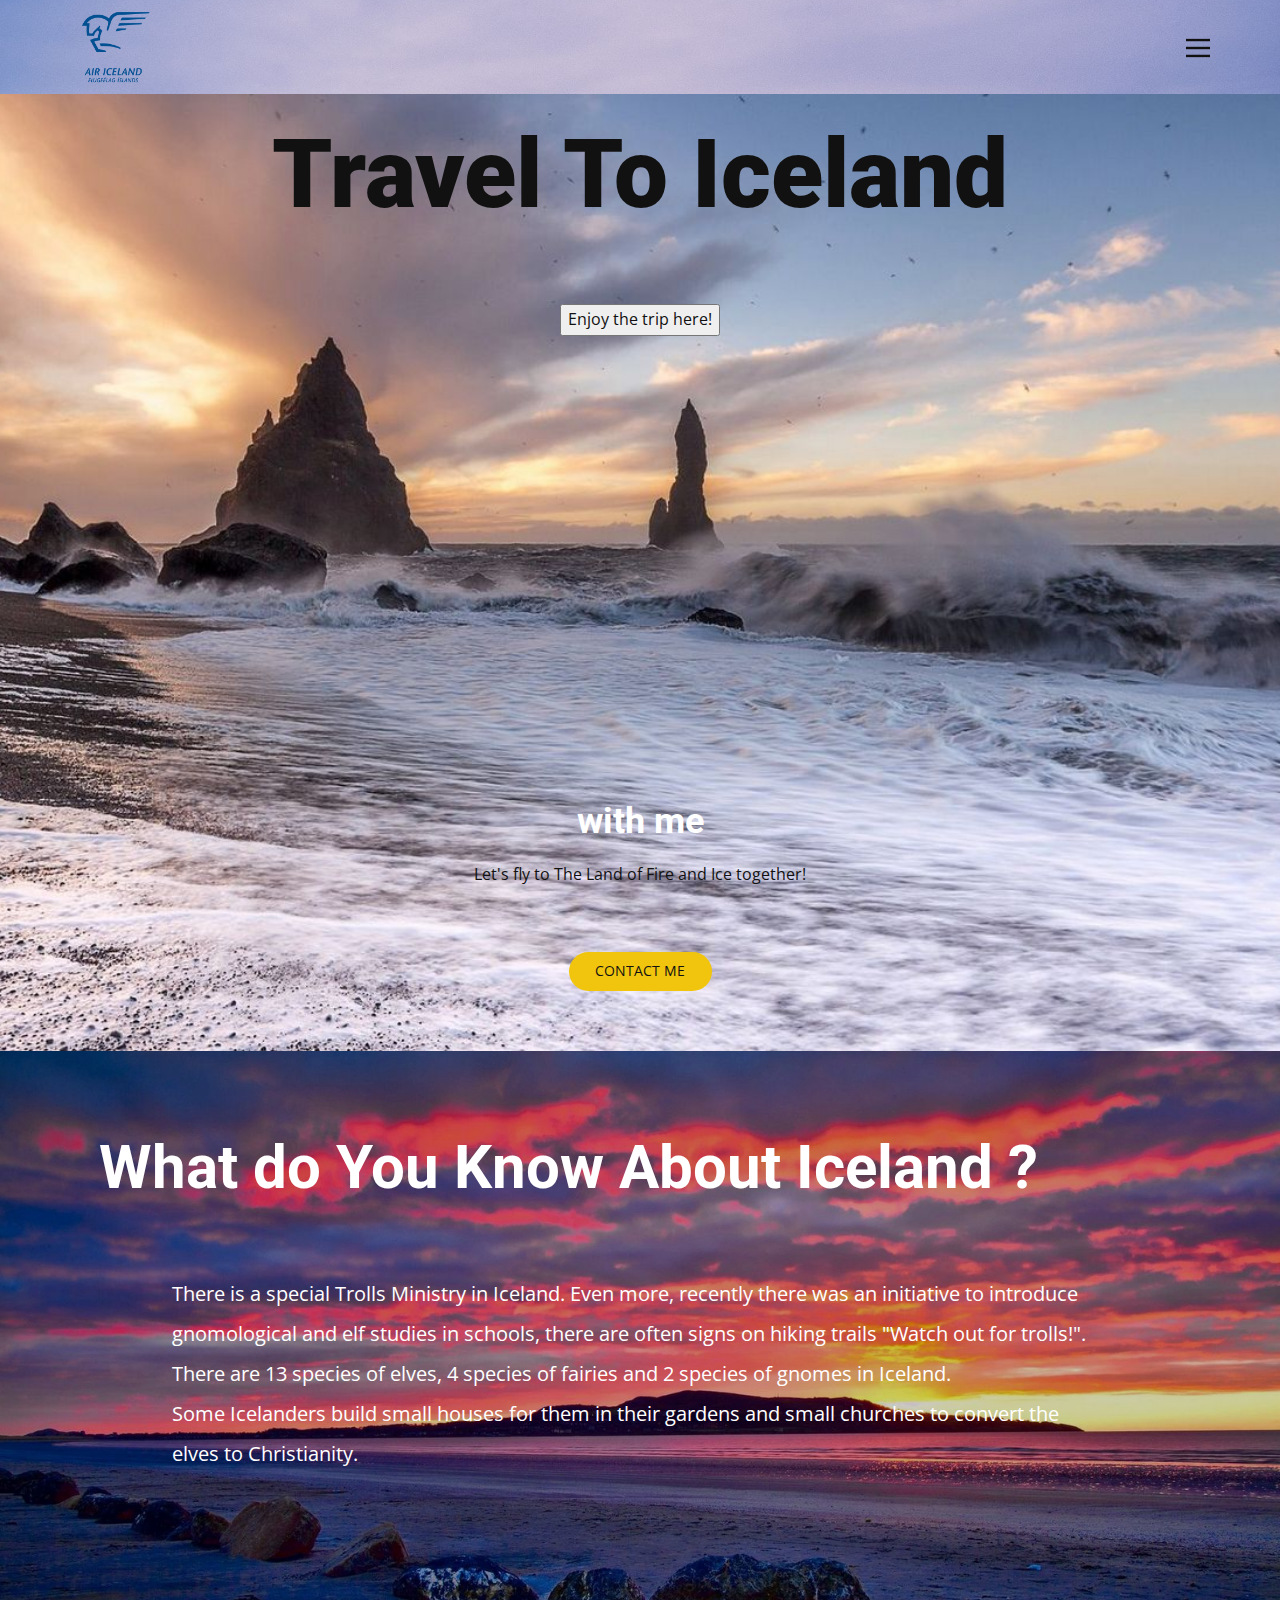
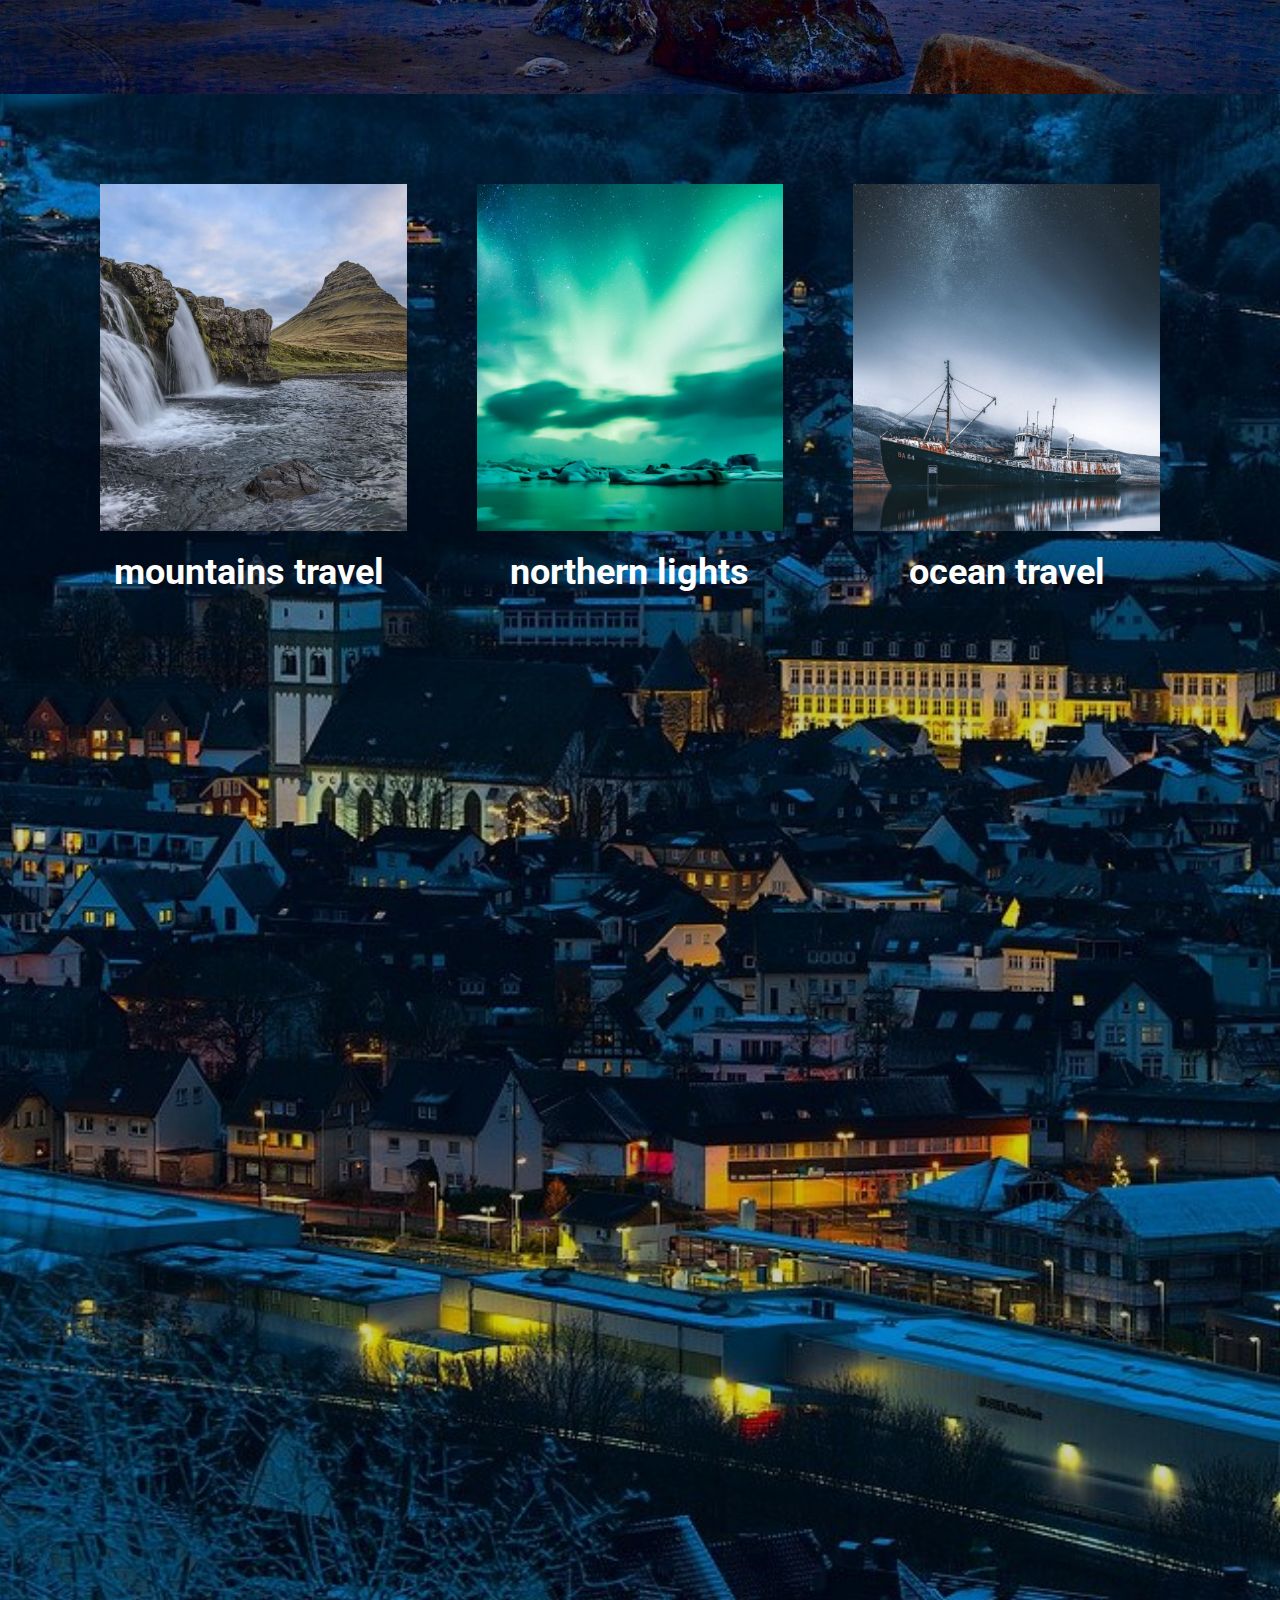
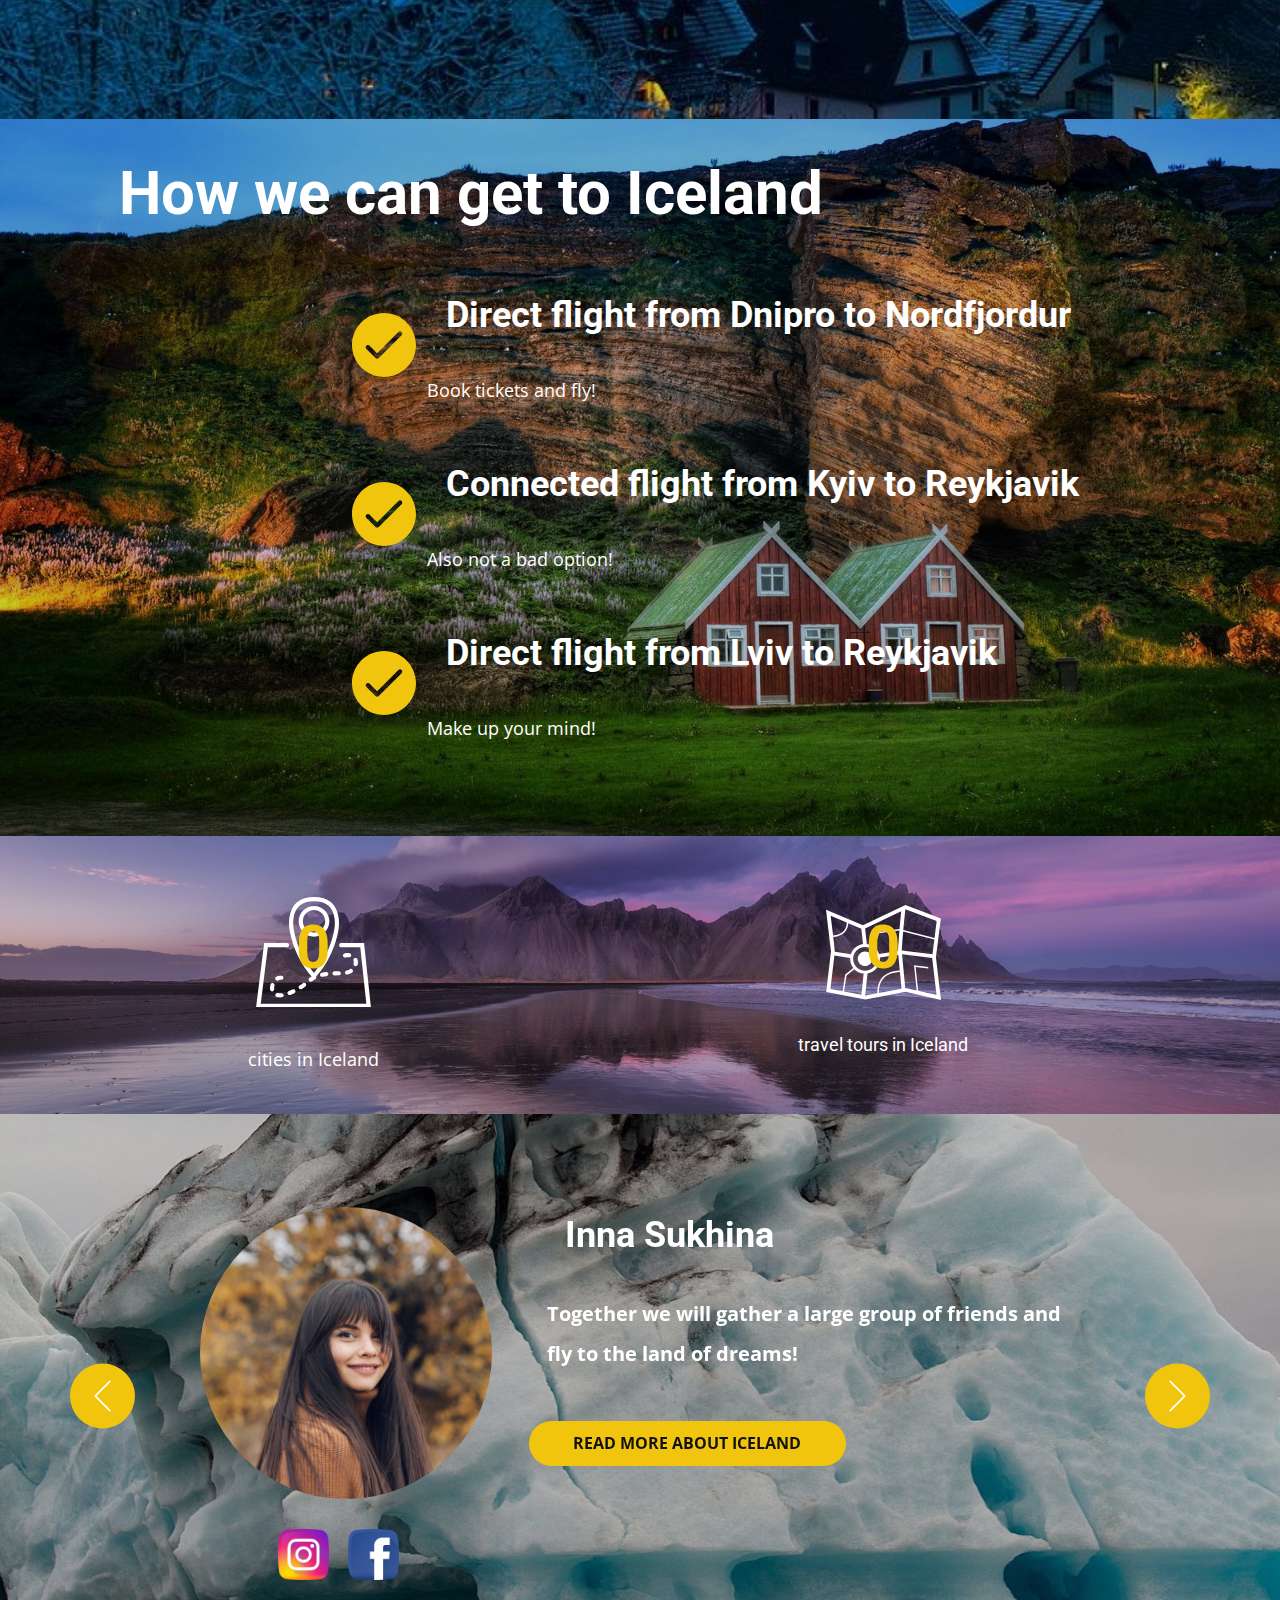
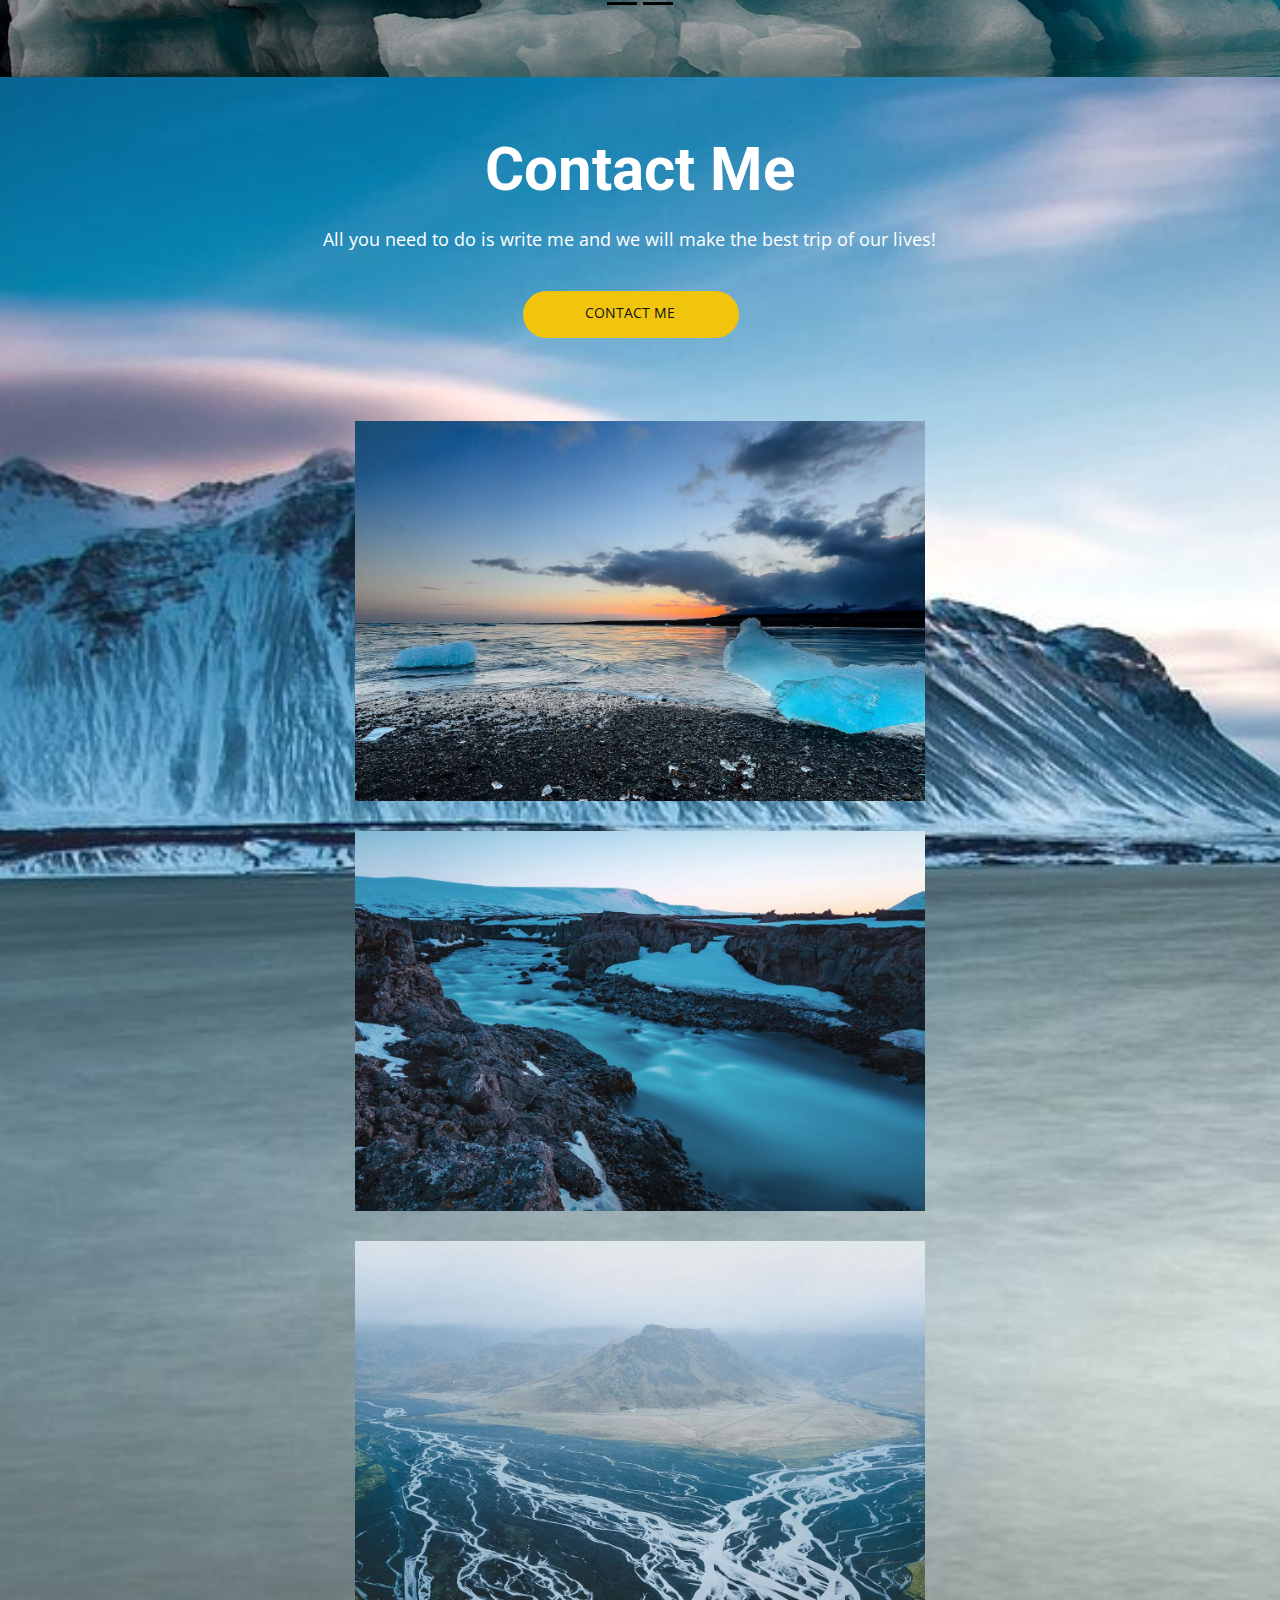
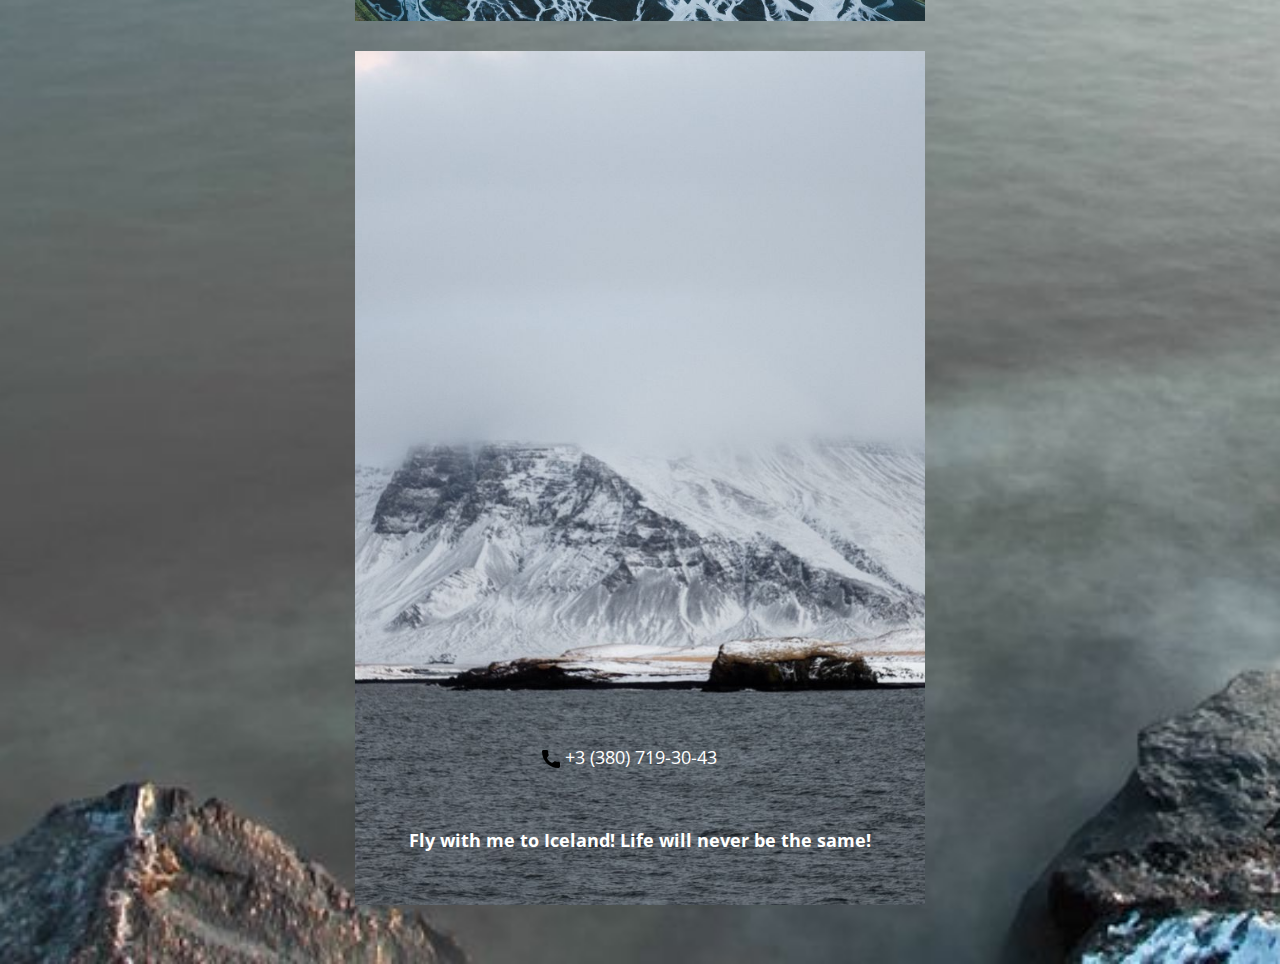
==== commit acbf6b96: "Увеличила время прокрутки что бы вниз страницы крутило" ====
--- a/index.html
+++ b/index.html
@@ -70,8 +70,14 @@
         <br>
         <button type="submit" id="submit" onclick="alerted();">Enjoy the trip here!</button>
         <br>
+        <br>
+        <br>
+        <br>
+        <br>
+        <br>
+
         <h2 class="u-text u-text-body-alt-color u-text-2">with me</h2>
-        <p class="u-text u-text-3"> Let's fly to ​The&nbsp;Land of Fire and Ice together!</p>
+        <p class="u-text u-text-3"> Let's fly to ​The Land of Fire and Ice together!</p>
         <a href="https://t.me/Nimeria_The_Direwolf" class="u-btn u-btn-round u-button-style u-hover-feature u-hover-palette-4-base u-palette-3-base u-radius-50 u-btn-1" target="_blank">Contact me<br>
         </a>
       </div>
@@ -245,7 +251,7 @@
   
       var position = 0;
       function scroller() {
-        if (position != 1000)
+        if (position != 3000)
            {position++;
             scroll(0,position);
             clearTimeout(timer);
@@ -259,4 +265,4 @@
   
         
   </body>
-</html>+</html>
--- a/Home.css
+++ b/Home.css
@@ -6,6 +6,7 @@
 .u-section-1 .u-sheet-1 {
   min-height: 925px;
 }
+
 
 .u-section-1 .u-text-1 {
   font-weight: 900;
@@ -22,6 +23,8 @@
   font-size: 2.25rem;
   margin: 338px 164px 0;
 }
+
+Resources
 
 .u-section-1 .u-text-3 {
   font-weight: 700;
